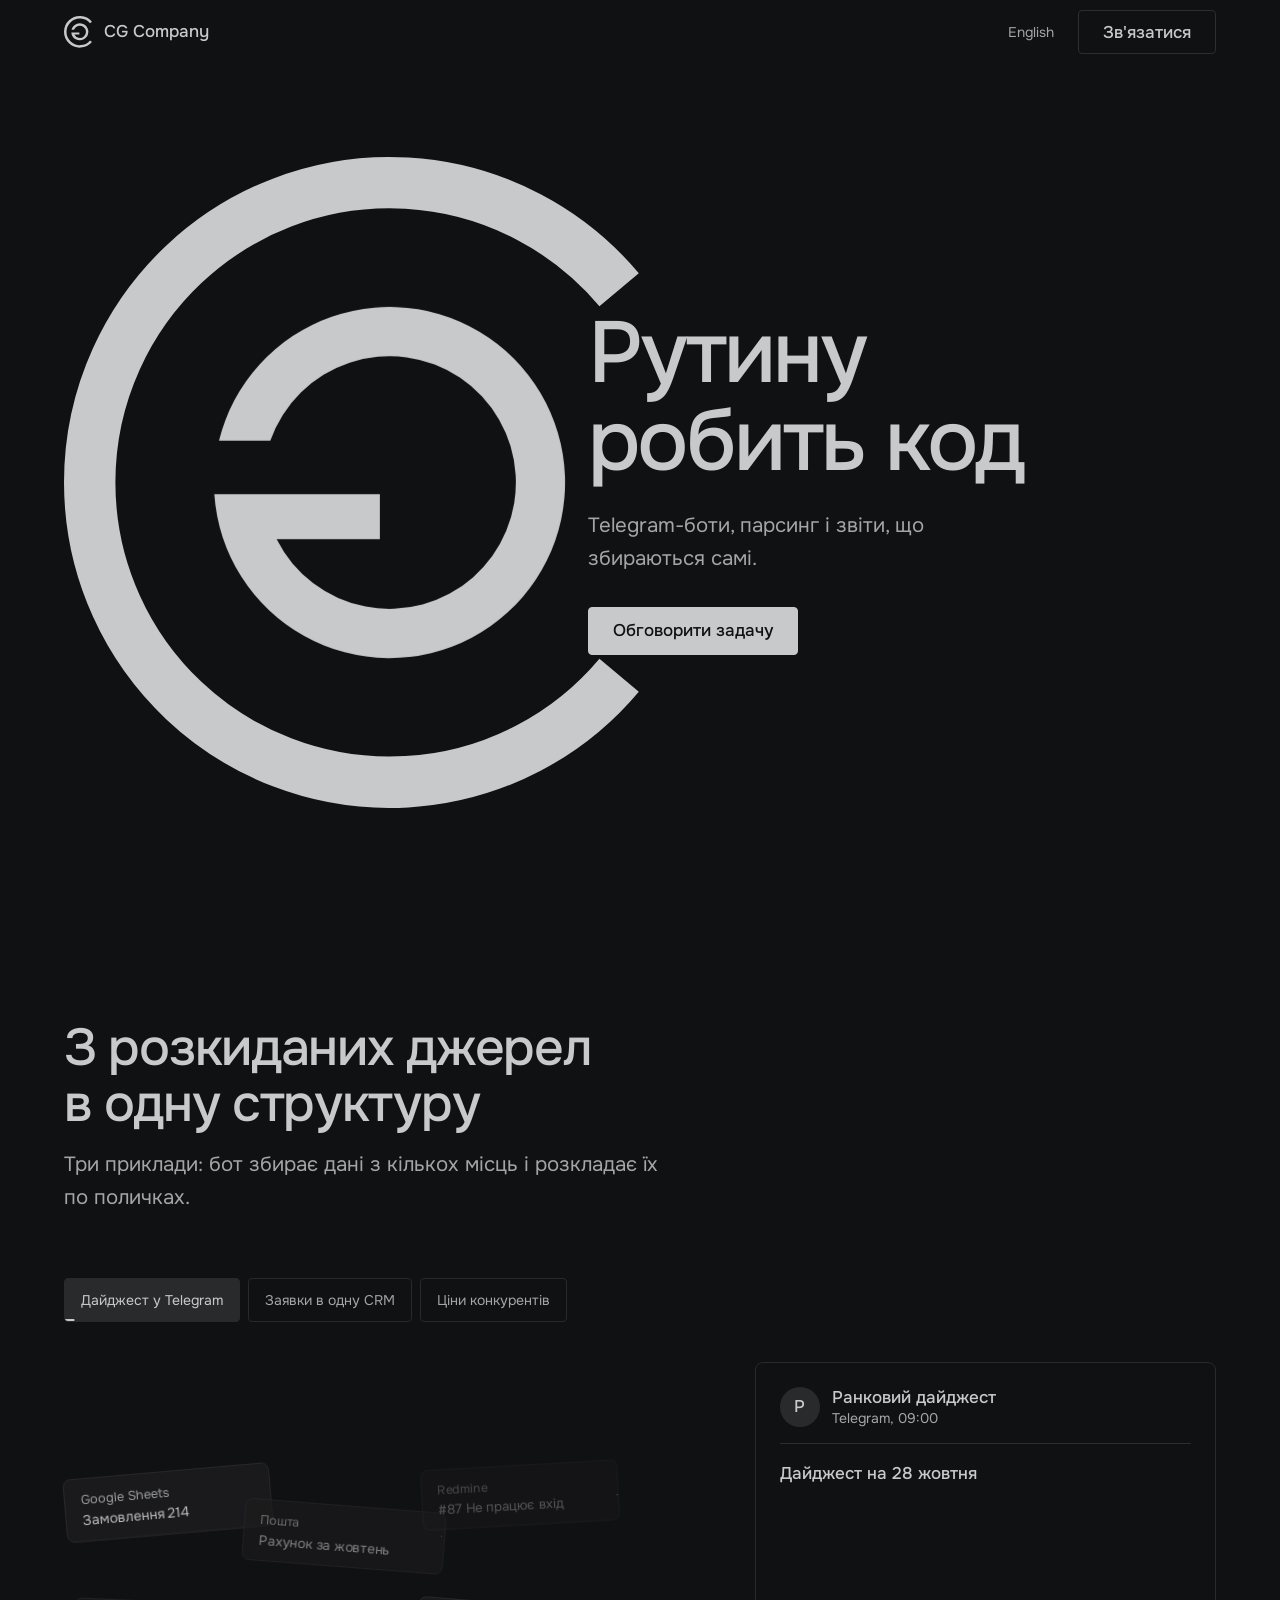
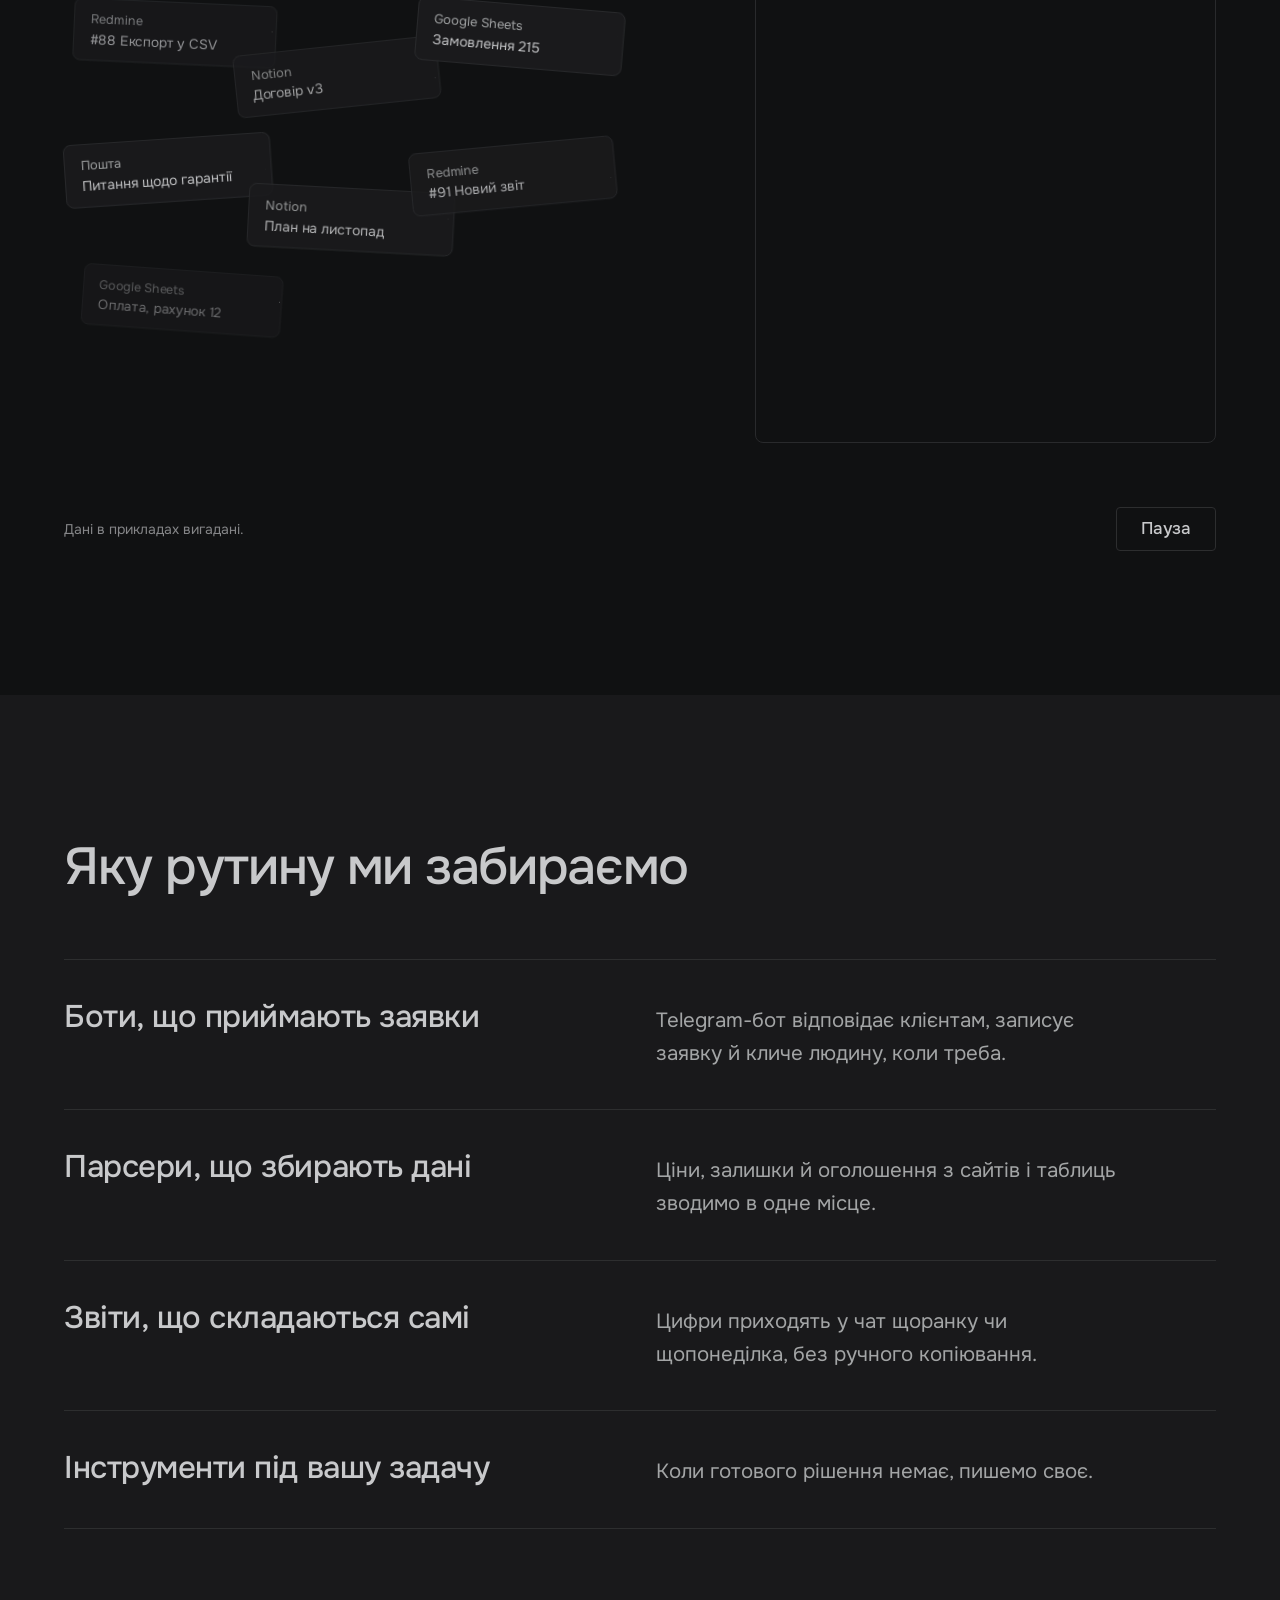
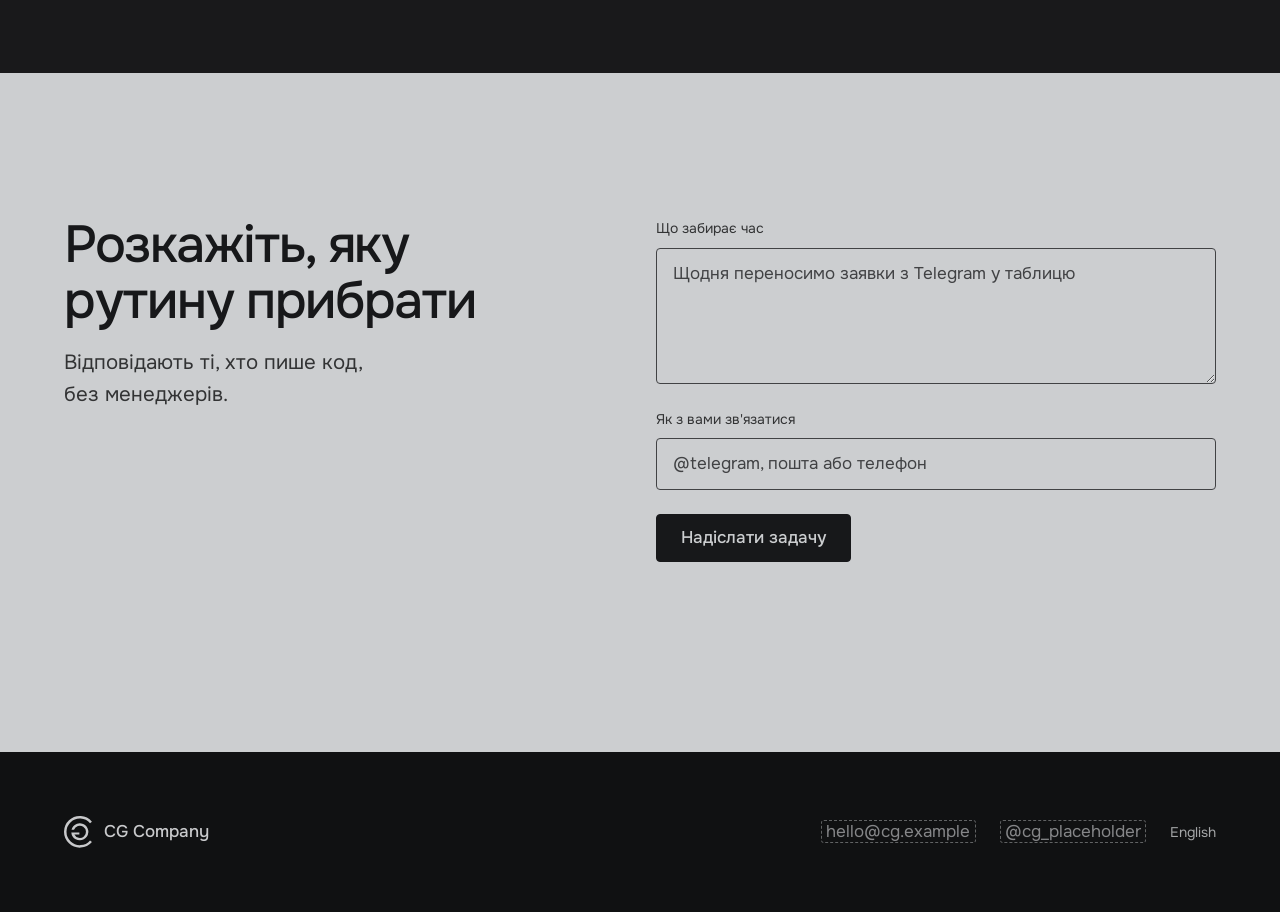
==== index.html @ 9a3aaa5b "Add CG Company landing page Static UA/EN landing: animated CG logo hero, a looping three-scene autom" ====
<!doctype html>
<html lang="uk">
<head>
<meta charset="utf-8">
<meta name="viewport" content="width=device-width, initial-scale=1">
<title>CG Company автоматизує рутину</title>
<meta name="description" content="CG Company робить Telegram-ботів, парсери й звіти, що збираються самі, щоб рутину робив код, а не люди.">
<link rel="icon" href="logo.svg" type="image/svg+xml">
<link rel="alternate" hreflang="uk" href="./">
<link rel="alternate" hreflang="en" href="en/">
<link rel="preconnect" href="https://fonts.googleapis.com">
<link rel="preconnect" href="https://fonts.gstatic.com" crossorigin>
<link rel="stylesheet" href="https://fonts.googleapis.com/css2?family=JetBrains+Mono:wght@400&family=Onest:wght@400;500&display=swap">
<link rel="stylesheet" href="styles.css">
<script>document.documentElement.classList.add('js');</script>
</head>
<body>
<a class="skip" href="#main">Перейти до змісту</a>

<header class="nav">
  <div class="container nav__row">
    <a class="nav__home" href="./" aria-label="CG Company, на головну">
      <svg class="mark mark--nav logo" viewBox="-152 -152 269 304" aria-hidden="true">
        <path class="mark__c" d="M107.25,-89.99 A140,140 0 1,0 107.25,89.99" fill="none" stroke="currentColor" stroke-width="24"/>
        <g class="mark__turn"><path d="M-79.65,-19.5 A82,82 0 1,1 -81.82,5.5 H-4.5 V26.5 H-52.71 A59,59 0 1,0 -55.68,-19.5 Z" fill="currentColor"/></g>
      </svg>
      <span>CG Company</span>
    </a>
    <div class="nav__end">
      <a class="nav__lang" href="en/" hreflang="en" lang="en">English</a>
      <a class="btn btn--quiet" href="#contact">Зв'язатися</a>
    </div>
  </div>
</header>

<main id="main">
  <section class="hero">
    <div class="container hero__grid">
      <svg class="mark mark--hero logo" viewBox="-152 -152 269 304" aria-hidden="true">
        <path class="mark__c" pathLength="1" d="M107.25,-89.99 A140,140 0 1,0 107.25,89.99" fill="none" stroke="currentColor" stroke-width="24"/>
        <g class="mark__turn"><g class="mark__g"><path d="M-79.65,-19.5 A82,82 0 1,1 -81.82,5.5 H-4.5 V26.5 H-52.71 A59,59 0 1,0 -55.68,-19.5 Z" fill="currentColor"/></g></g>
      </svg>
      <div class="hero__text">
        <h1>Рутину<br> робить код</h1>
        <p class="hero__lede">Telegram-боти, парсинг і звіти, що збираються самі.</p>
        <a class="btn" href="#contact">Обговорити задачу</a>
      </div>
    </div>
  </section>

  <section class="demo" aria-labelledby="demo-h" data-demo>
    <div class="container demo__grid">
      <div class="section-head">
        <h2 id="demo-h">З розкиданих джерел в одну структуру</h2>
        <p>Три приклади: бот збирає дані з кількох місць і розкладає їх по поличках.</p>
      </div>

      <div class="scenes">
        <div class="scenes__tabs" role="tablist" aria-label="Приклади автоматизацій">
          <button type="button" role="tab" id="tab-digest" aria-controls="scene-digest" aria-selected="true">Дайджест у Telegram<span class="tab__bar" aria-hidden="true"></span></button>
          <button type="button" role="tab" id="tab-leads" aria-controls="scene-leads" aria-selected="false" tabindex="-1">Заявки в одну CRM<span class="tab__bar" aria-hidden="true"></span></button>
          <button type="button" role="tab" id="tab-prices" aria-controls="scene-prices" aria-selected="false" tabindex="-1">Ціни конкурентів<span class="tab__bar" aria-hidden="true"></span></button>
        </div>
        <div class="flow flow--tree" id="scene-digest" role="tabpanel" aria-labelledby="tab-digest" data-kind="tree">
          <ul class="chaos" aria-hidden="true">
            <li class="chip" data-id="s1" data-r="-5" style="--fx: 0; --fy: 0.02; --mx: 0; --my: 0.0"><span class="chip__body"><span class="chip__src">Google Sheets</span> Замовлення 214</span></li>
            <li class="chip" data-id="m1" data-r="4" style="--fx: 0.5; --fy: 0.1; --mx: 1; --my: 0.111"><span class="chip__body"><span class="chip__src">Пошта</span> Рахунок за жовтень</span></li>
            <li class="chip" data-id="r1" data-r="-3" style="--fx: 1; --fy: 0; --mx: 0; --my: 0.222"><span class="chip__body"><span class="chip__src">Redmine</span> #87 Не працює вхід</span></li>
            <li class="chip" data-id="r2" data-r="3" style="--fx: 0.02; --fy: 0.33; --mx: 1; --my: 0.333"><span class="chip__body"><span class="chip__src">Redmine</span> #88 Експорт у CSV</span></li>
            <li class="chip" data-id="n1" data-r="-6" style="--fx: 0.48; --fy: 0.44; --mx: 0; --my: 0.444"><span class="chip__body"><span class="chip__src">Notion</span> Договір v3</span></li>
            <li class="chip" data-id="s2" data-r="5" style="--fx: 1; --fy: 0.34; --mx: 1; --my: 0.556"><span class="chip__body"><span class="chip__src">Google Sheets</span> Замовлення 215</span></li>
            <li class="chip" data-id="m2" data-r="-4" style="--fx: 0; --fy: 0.66; --mx: 0; --my: 0.667"><span class="chip__body"><span class="chip__src">Пошта</span> Питання щодо гарантії</span></li>
            <li class="chip" data-id="n2" data-r="3" style="--fx: 0.52; --fy: 0.78; --mx: 1; --my: 0.778"><span class="chip__body"><span class="chip__src">Notion</span> План на листопад</span></li>
            <li class="chip" data-id="r3" data-r="-5" style="--fx: 0.98; --fy: 0.68; --mx: 0; --my: 0.889"><span class="chip__body"><span class="chip__src">Redmine</span> #91 Новий звіт</span></li>
            <li class="chip" data-id="s3" data-r="4" style="--fx: 0.04; --fy: 0.98; --mx: 1; --my: 1.0"><span class="chip__body"><span class="chip__src">Google Sheets</span> Оплата, рахунок 12</span></li>
          </ul>
          <svg class="wires" aria-hidden="true"></svg>
          <article class="post" aria-label="Приклад дайджесту в Telegram-каналі">
            <header class="post__head">
              <span class="post__avatar" aria-hidden="true">Р</span>
              <span class="post__who"><b>Ранковий дайджест</b> <span class="post__meta">Telegram, 09:00</span></span>
            </header>
            <p class="post__title">Дайджест на 28 жовтня</p>
            <ul class="tree">
              <li class="tree__branch"><span class="tree__node"><svg class="tree__icon" viewBox="0 0 16 16" aria-hidden="true"><path d="M1.5 3.5h4.2l1.6 1.6h7.2v7.4h-13z" fill="none" stroke="currentColor" stroke-width="1.2" stroke-linejoin="round"/></svg>Продажі</span>
                <ul>
                  <li class="tree__leaf" data-id="s1">Замовлення 214</li>
                  <li class="tree__leaf" data-id="s2">Замовлення 215</li>
                  <li class="tree__leaf" data-id="s3">Оплата, рахунок 12</li>
                </ul>
              </li>
              <li class="tree__branch"><span class="tree__node"><svg class="tree__icon" viewBox="0 0 16 16" aria-hidden="true"><path d="M1.5 3.5h4.2l1.6 1.6h7.2v7.4h-13z" fill="none" stroke="currentColor" stroke-width="1.2" stroke-linejoin="round"/></svg>Листи</span>
                <ul>
                  <li class="tree__leaf" data-id="m1">Рахунок за жовтень</li>
                  <li class="tree__leaf" data-id="m2">Питання щодо гарантії</li>
                </ul>
              </li>
              <li class="tree__branch"><span class="tree__node"><svg class="tree__icon" viewBox="0 0 16 16" aria-hidden="true"><path d="M1.5 3.5h4.2l1.6 1.6h7.2v7.4h-13z" fill="none" stroke="currentColor" stroke-width="1.2" stroke-linejoin="round"/></svg>Задачі</span>
                <ul>
                  <li class="tree__leaf" data-id="r1">#87 Не працює вхід</li>
                  <li class="tree__leaf" data-id="r2">#88 Експорт у CSV</li>
                  <li class="tree__leaf" data-id="r3">#91 Новий звіт</li>
                </ul>
              </li>
              <li class="tree__branch"><span class="tree__node"><svg class="tree__icon" viewBox="0 0 16 16" aria-hidden="true"><path d="M1.5 3.5h4.2l1.6 1.6h7.2v7.4h-13z" fill="none" stroke="currentColor" stroke-width="1.2" stroke-linejoin="round"/></svg>Документи</span>
                <ul>
                  <li class="tree__leaf" data-id="n1">Договір v3</li>
                  <li class="tree__leaf" data-id="n2">План на листопад</li>
                </ul>
              </li>
            </ul>
            <p class="post__sent"><svg class="check" viewBox="0 0 16 16" aria-hidden="true"><path d="M3 8.5l3 3 7-7" fill="none" stroke="currentColor" stroke-width="1.6" stroke-linecap="round" stroke-linejoin="round"/></svg>Надіслано в канал: 10 оновлень з 4 джерел</p>
          </article>
        </div>
        <div class="flow flow--board" id="scene-leads" role="tabpanel" aria-labelledby="tab-leads" data-kind="board">
          <div class="stream" aria-hidden="true"><p class="zone-label">Вхідні з 4 каналів</p><p class="stream__count"><span class="num" data-inbox>0</span> необроблених</p></div>
          <div class="board">
            <p class="board__title">CRM, заявки за вівторок</p>
            <div class="board__col" data-col="new">
              <p class="board__head">Нові <span class="num" data-count>2</span></p>
              <ul>
                <li class="card" data-k="1" data-col="new"><span class="card__src">Instagram</span> <span class="card__txt">@kvitka: є розмір M?</span></li>
                <li class="card" data-k="4" data-col="new"><span class="card__src">Telegram</span> <span class="card__txt">Ігор: скільки доставка?</span></li>
              </ul>
            </div>
            <div class="board__col" data-col="work">
              <p class="board__head">В роботі <span class="num" data-count>2</span></p>
              <ul>
                <li class="card" data-k="2" data-col="work"><span class="card__src">Форма на сайті</span> <span class="card__txt">Анна: рахунок для ТОВ</span></li>
                <li class="card" data-k="3" data-col="work"><span class="card__src">Дзвінок</span> <span class="card__txt">Марко: ціна за 2 шт</span></li>
              </ul>
            </div>
            <div class="board__col" data-col="done">
              <p class="board__head">Готово <span class="num" data-count>2</span></p>
              <ul>
                <li class="card" data-k="0" data-col="done"><span class="card__src">Telegram</span> <span class="card__txt">Олена: запис на четвер</span><svg class="check" viewBox="0 0 16 16" aria-hidden="true"><path d="M3 8.5l3 3 7-7" fill="none" stroke="currentColor" stroke-width="1.6" stroke-linecap="round" stroke-linejoin="round"/></svg></li>
                <li class="card" data-k="5" data-col="done"><span class="card__src">Дзвінок</span> <span class="card__txt">Світлана: гарантія</span><svg class="check" viewBox="0 0 16 16" aria-hidden="true"><path d="M3 8.5l3 3 7-7" fill="none" stroke="currentColor" stroke-width="1.6" stroke-linecap="round" stroke-linejoin="round"/></svg></li>
              </ul>
            </div>
          </div>
        </div>
        <div class="flow flow--prices" id="scene-prices" role="tabpanel" aria-labelledby="tab-prices" data-kind="prices">
          <div class="scan">
            <p class="zone-label">Чотири сайти, чотири формати</p>
            <ul class="scan__rows">
              <li class="scan__row" data-id="a"><span class="scan__shop">shop-a.example</span><code class="scan__raw">&lt;span class="price"&gt;<b class="scan__val">4 299 ₴</b>&lt;/span&gt;</code></li>
              <li class="scan__row" data-id="b"><span class="scan__shop">shop-b.example</span><code class="scan__raw">"price": <b class="scan__val">4150</b></code></li>
              <li class="scan__row" data-id="c"><span class="scan__shop">shop-c.example</span><code class="scan__raw">&lt;div data-cost="<b class="scan__val">4480</b>"&gt;</code></li>
              <li class="scan__row" data-id="m"><span class="scan__shop">Маркетплейс</span><code class="scan__raw">Ціна: <b class="scan__val">4 390 грн</b></code></li>
            </ul>
            <span class="scan__beam" aria-hidden="true"></span>
          </div>
          <figure class="dots">
            <figcaption class="dots__title">Кавоварка X1, ціни сьогодні, грн</figcaption>
            <div class="dots__plot">
              <span class="dots__mine" style="--v: 0.417" aria-hidden="true"></span>
              <span class="dots__mine-label" style="--v: 0.417">Ваша ціна, 4 250</span>
              <div class="dots__row" data-id="a"><span class="dots__name">shop-a</span><span class="dots__track"><span class="dots__dot" style="--v: 0.498"></span><span class="dots__val" style="--v: 0.498">4 299</span></span></div>
              <div class="dots__row" data-id="b"><span class="dots__name">shop-b</span><span class="dots__track"><span class="dots__dot is-low" style="--v: 0.25"></span><span class="dots__val" style="--v: 0.25">4 150 <em class="dots__low">найнижча</em></span></span></div>
              <div class="dots__row" data-id="c"><span class="dots__name">shop-c</span><span class="dots__track"><span class="dots__dot" style="--v: 0.8"></span><span class="dots__val" style="--v: 0.8">4 480</span></span></div>
              <div class="dots__row" data-id="m"><span class="dots__name">маркетплейс</span><span class="dots__track"><span class="dots__dot" style="--v: 0.65"></span><span class="dots__val" style="--v: 0.65">4 390</span></span></div>
              <div class="dots__axis" aria-hidden="true"><span style="--v: 0">4 000</span><span style="--v: 0.333">4 200</span><span style="--v: 0.667">4 400</span><span style="--v: 1">4 600</span></div>
            </div>
            <p class="dots__verdict">shop-b дешевший за вас на 100 грн. Сповіщення вже в Telegram.</p>
          </figure>
        </div>
      </div>

      <div class="demo__foot">
        <p class="demo__note">Дані в прикладах вигадані.</p>
        <button class="btn btn--quiet demo__toggle" type="button" data-loop-toggle data-pause="Пауза" data-play="Продовжити" aria-pressed="false">Пауза</button>
      </div>
    </div>
  </section>

  <section class="work" aria-labelledby="work-h">
    <div class="container work__inner">
      <div class="section-head">
        <h2 id="work-h">Яку рутину ми забираємо</h2>
      </div>
      <dl class="work__list">
        <div class="work__row"><dt>Боти, що приймають заявки</dt><dd>Telegram-бот відповідає клієнтам, записує заявку й кличе людину, коли треба.</dd></div>
        <div class="work__row"><dt>Парсери, що збирають дані</dt><dd>Ціни, залишки й оголошення з сайтів і таблиць зводимо в одне місце.</dd></div>
        <div class="work__row"><dt>Звіти, що складаються самі</dt><dd>Цифри приходять у чат щоранку чи щопонеділка, без ручного копіювання.</dd></div>
        <div class="work__row"><dt>Інструменти під вашу задачу</dt><dd>Коли готового рішення немає, пишемо своє.</dd></div>
      </dl>
    </div>
  </section>

  <section class="contact band-light" id="contact" aria-labelledby="contact-h">
    <div class="container contact__grid">
      <div class="section-head">
        <h2 id="contact-h">Розкажіть, яку рутину прибрати</h2>
        <p>Відповідають ті, хто пише код, без менеджерів.</p>
      </div>
      <form class="brief" data-endpoint="" novalidate>
        <div class="field">
          <label for="task">Що забирає час</label>
          <textarea id="task" name="task" rows="4" required placeholder="Щодня переносимо заявки з Telegram у таблицю"></textarea>
        </div>
        <div class="field">
          <label for="reach">Як з вами зв'язатися</label>
          <input id="reach" name="reach" type="text" autocomplete="on" required placeholder="@telegram, пошта або телефон">
        </div>
        <div class="brief__row">
          <button class="btn" type="submit">Надіслати задачу</button>
        </div>
        <p class="brief__help" id="brief-help" aria-live="polite"></p>
      </form>
    </div>
  </section>
</main>

<footer class="foot">
  <div class="container foot__row">
    <span class="foot__name">
      <svg class="mark mark--nav logo" viewBox="-152 -152 269 304" aria-hidden="true">
        <path d="M107.25,-89.99 A140,140 0 1,0 107.25,89.99" fill="none" stroke="currentColor" stroke-width="24"/>
        <path d="M-79.65,-19.5 A82,82 0 1,1 -81.82,5.5 H-4.5 V26.5 H-52.71 A59,59 0 1,0 -55.68,-19.5 Z" fill="currentColor"/>
      </svg>
      CG Company
    </span>
    <ul class="foot__contacts">
      <li><span class="fill" data-fill="email">hello@cg.example</span></li>
      <li><span class="fill" data-fill="telegram">@cg_placeholder</span></li>
      <li><a class="nav__lang" href="en/" hreflang="en" lang="en">English</a></li>
    </ul>
  </div>
</footer>

<script src="https://cdnjs.cloudflare.com/ajax/libs/gsap/3.12.5/gsap.min.js" defer></script>
<script defer src="app.js" data-msg-task="Опишіть задачу хоча б одним реченням." data-msg-reach="Залиште контакт, щоб ми могли відповісти." data-msg-offline="Нічого не надіслано: форма ще не підключена." data-msg-fail="Не вдалося надіслати. Спробуйте за хвилину." data-msg-ok="Отримали. Відповімо на контакт, який ви залишили."></script>
</body>
</html>
---- styles.css ----
/* Hallmark · shape: the open C, page-long · genre: modern-minimal · theme: custom · job: hire · idea: "the C is the housing and the G the part that turns: the page shows routine going in and order coming out" · vibe: "quiet graphite, exact, a mechanism that turns"
 * paper: oklch(17.5% 0.003 260) · accent: none, the primary is inverted ink · display: Onest · body: Onest · outlier: JetBrains Mono, demo figures only · hero: the logo at full height on the left, the headline set in the open mouth of the C · nav: mark and name left, the language and one quiet action right, no links · footer: one line, mark and name, the two contacts, the language · imagery: none, the demo is built on the page · signature: the C draws itself, the G spins in and locks, then turns with the scroll in the nav until the page ends
 * axes: dark/geometric-sans/neutral · posture: restrained, ink softened to 83.5% L at the user's request (pure white on black blurs for them) · contrast: pass · fold: pass · v2.0.0 */
/* Hallmark · pre-emit critique: P4 H5 E4 S4 R5 V5 · weakest: S, a demo of requests could sit on any agency page; tied every sample row to the three things CG sells (a bot, a scraper, a report) and dropped the huge footer wordmark so the mark lives only where it turns */
/* Hallmark · hero-review: fix · 5 findings · 3 resolved 1 partial (the mouth stays desktop-only) 1 answered (headline chosen by the user) */
/* Hallmark · finish-review: subagent · 6 findings + 2 copy · 7 resolved 1 partial (the light contact band kept: the user approved it in the brief; fields now on the band paper) · gap: none */
/* Hallmark · waive 23 · the page has no hue at all; the measured accent is the ink of the CG logo, the hero picture itself · in a monochrome brand the mark is the only image, and painting it grey would hide the logo */
@import url("./tokens.css");
@import url("./base.css");

body { line-height: 1.6; }

/* skip link */
.skip { position: absolute; left: var(--space-md); top: calc(-1 * var(--space-3xl)); z-index: var(--z-toast); padding: var(--space-xs) var(--space-md); background: var(--color-ink); color: var(--color-paper); }
.skip:focus-visible { top: var(--space-md); }

/* buttons */
.btn { display: inline-flex; align-items: center; justify-content: center; gap: var(--space-xs); min-height: 48px; padding: 0 var(--space-lg); border: 1px solid var(--color-ink); border-radius: var(--radius-input); background: var(--color-ink); color: var(--color-paper); font: 500 var(--text-md)/1 var(--font-body); white-space: nowrap; text-decoration: none; cursor: pointer; transition: background-color var(--dur-short) var(--ease-out), border-color var(--dur-short) var(--ease-out), transform var(--dur-micro) var(--ease-out); }
.btn:hover { background: var(--color-ink-2); border-color: var(--color-ink-2); }
.btn:active { transform: translateY(1px); }
.btn:focus-visible { outline: 2px solid var(--color-focus); outline-offset: 2px; }
.btn:disabled, .btn[aria-disabled="true"] { opacity: 0.55; cursor: not-allowed; transform: none; }
.btn[aria-busy="true"] { cursor: progress; }
.btn--quiet { min-height: 44px; background: transparent; color: var(--color-ink); border-color: var(--color-rule); }
.btn--quiet:hover { background: var(--color-paper-2); border-color: var(--color-paper-3); }

/* the mark: the C is drawn once, the G spins in and locks, then turns with the page */
.mark { color: var(--color-ink); overflow: visible; }
.mark__g, .mark__turn { transform-box: view-box; transform-origin: 0 0; }
.mark--hero .mark__c { stroke-dasharray: 1; animation: c-draw 700ms var(--ease-out) both; }
.mark--hero .mark__g { animation: g-in 640ms 220ms both; }
@keyframes c-draw { from { stroke-dashoffset: 1; } to { stroke-dashoffset: 0; } }
@keyframes g-in {
  0% { opacity: 0; transform: rotate(-200deg); animation-timing-function: var(--ease-out); }
  88% { opacity: 1; transform: rotate(-9deg); animation-timing-function: var(--ease-in); }
  100% { opacity: 1; transform: rotate(0deg); }
}
@keyframes g-turn { from { transform: rotate(0deg); } to { transform: rotate(360deg); } }
@supports (animation-timeline: scroll()) {
  @media (prefers-reduced-motion: no-preference) {
    .mark__turn { animation-name: g-turn; animation-timing-function: linear; animation-fill-mode: both; animation-timeline: scroll(root); }
  }
}
@media (prefers-reduced-motion: reduce) {
  .mark--hero .mark__c, .mark--hero .mark__g, .mark__turn { animation: none; }
}

/* nav */
.nav { position: sticky; top: 0; z-index: var(--z-sticky-nav); background: var(--color-paper); }
.nav__row { display: flex; align-items: center; justify-content: space-between; gap: var(--space-md); min-height: var(--nav-h); }
.nav__home { display: inline-flex; align-items: center; gap: var(--space-sm); text-decoration: none; font-weight: 500; white-space: nowrap; border-radius: var(--radius-input); }
.nav__home:focus-visible { outline: 2px solid var(--color-focus); outline-offset: 4px; }
.mark--nav { width: 28px; height: auto; flex-shrink: 0; }
.nav__end { display: flex; align-items: center; gap: var(--space-lg); }
.nav__lang { font-size: var(--text-sm); color: var(--color-ink-2); text-decoration: none; white-space: nowrap; border-radius: var(--radius-input); transition: color var(--dur-short) var(--ease-out); }
.nav__lang:hover { color: var(--color-ink); text-decoration: underline; }
.nav__lang:focus-visible { outline: 2px solid var(--color-focus); outline-offset: 4px; }

/* hero: the headline comes out of the C's open mouth */
/* --mark-w: the C fills the screen's height; the text then steps back 9% of it, past the C's terminals and into its open mouth (G ends at x 82, the terminals at x 107 of the 269-unit viewBox) */
.hero { --mark-w: min(calc((100svh - var(--nav-h) - 2 * var(--space-md)) * 0.885), calc(50vw - var(--gutter)), 760px); }
.hero__grid { display: grid; grid-template-columns: var(--mark-w) minmax(0, 1fr); align-items: center; min-height: calc(100svh - var(--nav-h)); padding-block: var(--space-md); }
.mark--hero { grid-column: 1; grid-row: 1; width: var(--mark-w); height: auto; }
.hero__text { grid-column: 2; grid-row: 1; position: relative; z-index: var(--z-raised); display: grid; justify-items: start; gap: var(--space-lg); margin-left: calc(var(--mark-w) * -0.09); }
.hero h1 { font-size: var(--text-display); font-weight: 500; line-height: 1.02; letter-spacing: -0.035em; max-width: 12ch; }
.hero__lede { font-size: var(--text-lead); color: var(--color-ink-2); max-width: 34ch; }
.hero .btn { margin-top: var(--space-xs); }

/* section heads */
.section-head { display: grid; gap: var(--space-md); }
.section-head h2 { font-size: var(--text-section); font-weight: 500; line-height: 1.08; letter-spacing: -0.025em; max-width: 20ch; }
.section-head p { font-size: var(--text-lead); color: var(--color-ink-2); max-width: 48ch; }

/* demo: three scenes, each its own picture of "scattered in, ordered out" */
.demo { padding-block: var(--section-gap-s) var(--section-gap); }
.demo__grid { display: grid; grid-template-columns: repeat(12, minmax(0, 1fr)); column-gap: var(--gap-columns); row-gap: var(--space-2xl); }
.demo .section-head { grid-column: 1 / span 8; }
.flow { position: relative; display: grid; grid-template-columns: repeat(12, minmax(0, 1fr)); column-gap: var(--gap-columns); align-items: center; min-height: 36rem; }
.zone-label { font-size: var(--text-sm); color: var(--color-ink-2); }
.check { width: 16px; height: 16px; flex-shrink: 0; }

/* scene 1, tree: tilted cards ride wires into a digest post set as a folder tree */
.flow--tree { --chip-w: 13rem; --chip-h: 4rem; }
.chaos { grid-column: 1 / span 6; grid-row: 1; position: relative; height: 30rem; margin: 0; padding: 0; list-style: none; }
html:not(.js) .chaos, .flow.is-static .chaos { display: none; }
.chip { position: absolute; left: calc((100% - var(--chip-w)) * var(--fx)); top: calc((100% - var(--chip-h)) * var(--fy)); width: var(--chip-w); z-index: var(--z-raised); }
.chip__body { display: grid; gap: var(--space-3xs); padding: var(--space-sm) var(--space-md); border: 1px solid var(--color-paper-3); border-radius: var(--radius-panel); background: var(--color-paper-2); color: var(--color-ink); font-size: var(--text-sm); line-height: 1.35; white-space: nowrap; overflow: hidden; text-overflow: ellipsis; }
.chip__src, .card__src { font-size: var(--text-xs); color: var(--color-ink-2); }
.wires { position: absolute; inset: 0; width: 100%; height: 100%; overflow: visible; pointer-events: none; }
.wires path { fill: none; stroke: var(--color-ink-2); stroke-width: 1; stroke-linecap: round; }
.post { grid-column: 8 / -1; grid-row: 1; position: relative; display: grid; gap: var(--space-md); padding: var(--space-lg); border: 1px solid var(--color-paper-3); border-radius: var(--radius-panel); background: var(--color-paper); transition: border-color var(--dur-long) var(--ease-out); }
.post.is-sent { border-color: var(--color-ink-2); }
.post__head { display: flex; align-items: center; gap: var(--space-sm); padding-bottom: var(--space-md); border-bottom: 1px solid var(--color-rule); }
.post__avatar { display: grid; place-items: center; width: 40px; height: 40px; flex-shrink: 0; border-radius: 50%; background: var(--color-paper-3); color: var(--color-ink); font-weight: 500; }
.post__who { display: grid; line-height: 1.3; }
.post__who b { font-weight: 500; }
.post__meta { font-size: var(--text-sm); color: var(--color-ink-2); }
.post__title { font-weight: 500; }
.post__sent { display: flex; align-items: center; gap: var(--space-xs); padding-top: var(--space-md); border-top: 1px solid var(--color-rule); font-size: var(--text-sm); color: var(--color-ink); }
.tree, .tree ul { list-style: none; margin: 0; padding: 0; }
.tree { display: grid; gap: var(--space-sm); }
.tree__node { display: inline-flex; align-items: center; gap: var(--space-xs); font-weight: 500; color: var(--color-ink); }
.tree__icon { width: 16px; height: 16px; flex-shrink: 0; color: var(--color-ink-2); }
.tree__branch > ul { display: grid; gap: var(--space-2xs); margin: var(--space-2xs) 0 0 var(--space-xs); padding-left: var(--space-lg); border-left: 1px solid var(--color-rule); }
.tree__leaf { position: relative; padding: var(--space-3xs) var(--space-xs); margin-left: calc(-1 * var(--space-xs)); border-radius: var(--radius-card); font-size: var(--text-sm); color: var(--color-ink-2); transition: background-color var(--dur-long) var(--ease-out); }
.tree__leaf.is-fresh { background: var(--color-paper-3); color: var(--color-ink); }
.tree__leaf::before { content: ""; position: absolute; left: calc(-1 * var(--space-md)); top: 50%; width: var(--space-sm); border-top: 1px solid var(--color-rule); }

/* scene 2, board: requests drop into an inbox queue, then fly onto a CRM board and move across it */
.stream { grid-column: 1 / span 4; grid-row: 1; align-self: stretch; display: grid; align-content: start; padding: var(--space-lg); border: 1px dashed var(--color-paper-3); border-radius: var(--radius-panel); }
html:not(.js) .stream, .flow.is-static .stream { display: none; }
.stream { grid-template-rows: auto 1fr auto; }
.stream__count { align-self: end; display: flex; align-items: baseline; gap: var(--space-xs); font-size: var(--text-sm); color: var(--color-ink-2); }
.stream__count .num { font-family: var(--font-outlier); font-size: var(--text-section); line-height: 1; color: var(--color-ink); font-variant-numeric: tabular-nums; }
.board { grid-column: 5 / -1; grid-row: 1; display: grid; grid-template-columns: repeat(3, minmax(0, 1fr)); gap: var(--space-md); align-self: start; }
html:not(.js) .board, .flow.is-static .board { grid-column: 1 / -1; }
.board__title { grid-column: 1 / -1; font-weight: 500; }
.board__col { position: relative; isolation: isolate; display: grid; align-content: start; gap: var(--space-sm); padding: var(--space-md); border-radius: var(--radius-panel); background: var(--color-paper-2); color: var(--color-ink); transition: background-color var(--dur-long) var(--ease-out); }
.board__col.has-bg { background: transparent; }
/* the growing backdrop of the "new" column; its height is set by the script, its reveal by clip-path */
.board__bg { position: absolute; left: 0; right: 0; top: 0; z-index: -1; border-radius: var(--radius-panel); background: var(--color-paper-2); }
.card.card--ghost { position: absolute; left: 0; top: 0; }
.board__col.is-lit { background: var(--color-paper-3); color: var(--color-ink); }
.board__head { display: flex; justify-content: space-between; font-size: var(--text-sm); color: var(--color-ink-2); }
.board__head .num { font-family: var(--font-outlier); color: var(--color-ink); }
.board ul { list-style: none; margin: 0; padding: 0; display: grid; gap: var(--space-xs); min-height: calc(2 * 4.25rem + var(--space-xs)); align-content: start; }
.card { position: relative; z-index: var(--z-raised); display: grid; align-content: center; gap: var(--space-3xs); height: 4.25rem; padding: var(--space-sm) var(--space-md); border: 1px solid var(--color-paper-2); border-radius: var(--radius-card); background: var(--color-paper-3); color: var(--color-ink); font-size: var(--text-sm); line-height: 1.35; }
.card__txt { white-space: nowrap; overflow: hidden; text-overflow: ellipsis; padding-right: var(--space-lg); }
.card .check { position: absolute; right: var(--space-sm); top: var(--space-sm); color: var(--color-ink); }

/* scene 3, prices: a beam scans four pages in four formats, each price lands on one scale */
.flow--prices { --name-w: 7rem; }
.scan { grid-column: 1 / span 5; grid-row: 1; position: relative; display: grid; gap: var(--space-md); padding: var(--space-lg); border-radius: var(--radius-panel); background: var(--color-paper-2); overflow: hidden; }
.scan__rows { list-style: none; margin: 0; padding: 0; display: grid; gap: var(--space-xs); }
.scan__row { display: grid; gap: var(--space-3xs); padding: var(--space-sm) var(--space-md); border-radius: var(--radius-card); transition: background-color var(--dur-long) var(--ease-out); }
.scan__row.is-hit { background: var(--color-paper-3); }
.scan__shop { font-size: var(--text-sm); color: var(--color-ink-2); }
.scan__raw { font-family: var(--font-outlier); font-size: var(--text-sm); color: var(--color-ink-2); white-space: nowrap; overflow: hidden; text-overflow: ellipsis; }
.scan__val { font-weight: 400; color: var(--color-ink); border-radius: 2px; transition: background-color var(--dur-short) var(--ease-out), color var(--dur-short) var(--ease-out); }
.is-hit .scan__val { background: var(--color-ink); color: var(--color-paper); }
.scan__beam { position: absolute; left: 0; right: 0; top: 0; height: 2px; background: var(--color-ink); opacity: 0; pointer-events: none; }
.dots { grid-column: 7 / -1; grid-row: 1; margin: 0; display: grid; gap: var(--space-lg); }
.dots__title { font-weight: 500; }
.dots__plot { position: relative; display: grid; gap: var(--space-sm); padding-top: var(--space-xl); }
.dots__row { display: grid; grid-template-columns: var(--name-w) minmax(0, 1fr); align-items: center; column-gap: var(--space-md); }
.dots__name { font-size: var(--text-sm); color: var(--color-ink-2); }
.dots__track { position: relative; height: 2.5rem; }
.dots__track::before { content: ""; position: absolute; left: 0; right: 0; top: 50%; border-top: 1px solid var(--color-rule); }
.dots__dot { position: absolute; top: 50%; left: calc(var(--v) * 100%); width: 16px; height: 16px; margin: calc(-1 * var(--space-xs)) 0 0 calc(-1 * var(--space-xs)); border: 2px solid var(--color-ink); border-radius: 50%; background: var(--color-paper); }
.dots__dot.is-low { background: var(--color-ink); }
.dots__val { position: absolute; top: 50%; left: calc(var(--v) * 100% + var(--space-md)); margin-top: -0.7em; font-size: var(--text-sm); line-height: 1.4; color: var(--color-ink); font-variant-numeric: tabular-nums; white-space: nowrap; }
.dots__low { font-style: normal; color: var(--color-ink-2); }
.dots__mine, .dots__mine-label { position: absolute; left: calc(var(--name-w) + var(--space-md) + (100% - var(--name-w) - var(--space-md)) * var(--v)); }
.dots__mine { top: var(--space-lg); bottom: 1.5rem; border-left: 1px dashed var(--color-ink-2); transform-origin: top; }
.dots__mine-label { top: 0; font-size: var(--text-xs); color: var(--color-ink-2); white-space: nowrap; margin-left: calc(-1 * var(--space-xs)); }
.dots__axis { position: relative; height: 1.5rem; margin-left: calc(var(--name-w) + var(--space-md)); border-top: 1px solid var(--color-rule); }
.dots__axis span { position: absolute; top: var(--space-2xs); left: calc(var(--v) * 100%); margin-left: -1.25rem; width: 2.5rem; text-align: center; font-size: var(--text-xs); color: var(--color-muted); font-variant-numeric: tabular-nums; }
.dots__verdict { font-size: var(--text-lead); color: var(--color-ink); }
.fly { position: absolute; left: 0; top: 0; z-index: var(--z-dropdown); padding: 0 var(--space-2xs); border-radius: 2px; background: var(--color-ink); color: var(--color-paper); font-family: var(--font-outlier); font-size: var(--text-sm); white-space: nowrap; pointer-events: none; }

.demo__foot { grid-column: 1 / -1; display: flex; flex-wrap: wrap; align-items: center; justify-content: space-between; gap: var(--space-md); }
.demo__note { font-size: var(--text-sm); color: var(--color-muted); }
html:not(.js) .demo__toggle, .demo.is-static .demo__toggle { display: none; }

/* scene tabs; the thin bar under the active one counts down to the next scene */
.scenes { grid-column: 1 / -1; display: grid; gap: var(--space-xl); }
.scenes__tabs { display: flex; flex-wrap: wrap; gap: var(--space-xs); }
html:not(.js) .scenes__tabs { display: none; }
.scenes__tabs [role="tab"] { position: relative; overflow: hidden; min-height: 44px; padding: 0 var(--space-md); border: 1px solid var(--color-paper-3); border-radius: var(--radius-input); background: transparent; color: var(--color-ink-2); font: 400 var(--text-sm)/1 var(--font-body); white-space: nowrap; cursor: pointer; transition: background-color var(--dur-short) var(--ease-out), color var(--dur-short) var(--ease-out), transform var(--dur-micro) var(--ease-out); }
.scenes__tabs [role="tab"]:hover { background: var(--color-paper-2); color: var(--color-ink); }
.scenes__tabs [role="tab"]:active { transform: translateY(1px); }
.scenes__tabs [role="tab"]:focus-visible { outline: 2px solid var(--color-focus); outline-offset: 2px; }
.scenes__tabs [role="tab"][aria-selected="true"] { background: var(--color-paper-3); color: var(--color-ink); }
.scenes__tabs [role="tab"]:disabled { opacity: 0.55; cursor: not-allowed; }
.tab__bar { position: absolute; left: 0; right: 0; bottom: 0; height: 2px; background: var(--color-ink); transform: scaleX(0); transform-origin: left; }

/* what CG takes off your hands: a ledger on a raised graphite well */
.work { padding-block: var(--section-gap); background: var(--color-paper-2); }
.work__inner { display: grid; gap: var(--space-2xl); }
.work__list { margin: 0; display: grid; border-bottom: 1px solid var(--color-rule); }
.work__row { display: grid; grid-template-columns: repeat(12, minmax(0, 1fr)); column-gap: var(--gap-columns); row-gap: var(--space-xs); padding-block: var(--space-xl); border-top: 1px solid var(--color-rule); }
.work__row dt { grid-column: 1 / span 5; font-size: var(--text-2xl); font-weight: 500; line-height: 1.15; letter-spacing: -0.015em; color: var(--color-ink); }
.work__row dd { grid-column: 7 / span 5; margin: 0; padding-top: var(--space-2xs); font-size: var(--text-lead); color: var(--color-ink-2); max-width: 46ch; }

/* the one light band: the brief */
.band-light {
  --color-paper: var(--light-paper); --color-paper-2: var(--light-paper-2); --color-paper-3: var(--light-paper-3);
  --color-ink: var(--light-ink); --color-ink-2: var(--light-ink-2); --color-muted: var(--light-muted); --color-rule: var(--light-rule);
  --color-accent: var(--light-ink); --color-accent-ink: var(--light-paper); --color-focus: var(--light-ink);
  background: var(--color-paper); color: var(--color-ink);
}
.contact { padding-block: var(--section-gap); }
.contact__grid { display: grid; grid-template-columns: repeat(12, minmax(0, 1fr)); column-gap: var(--gap-columns); row-gap: var(--space-2xl); align-items: start; }
.contact .section-head { grid-column: 1 / span 5; }
.brief { grid-column: 7 / -1; display: grid; gap: var(--space-lg); }
.field { display: grid; gap: var(--space-xs); }
.field label { font-size: var(--text-sm); color: var(--color-ink-2); }
.field input, .field textarea { width: 100%; min-height: 48px; padding: var(--space-sm) var(--space-md); border: 1px solid var(--color-muted); border-radius: var(--radius-input); background: var(--color-paper); color: var(--color-ink); font-size: var(--text-md); line-height: 1.5; outline: 2px solid transparent; outline-offset: -3px; transition: border-color var(--dur-short) var(--ease-out); }
.field textarea { min-height: 8.5rem; resize: vertical; }
.field input::placeholder, .field textarea::placeholder { color: var(--color-muted); }
.field input:hover, .field textarea:hover { border-color: var(--color-ink-2); }
.field input:focus-visible, .field textarea:focus-visible { outline-color: var(--color-focus); }
.field input:disabled, .field textarea:disabled { opacity: 0.55; cursor: not-allowed; }
.field [aria-invalid] { border-color: var(--color-error); }
.brief__row { display: flex; flex-wrap: wrap; align-items: center; gap: var(--space-md); }
.brief__help { min-height: 1lh; font-size: var(--text-sm); color: var(--color-ink-2); }

/* footer */
.foot { padding-block: var(--space-2xl); }
.foot__row { display: flex; flex-wrap: wrap; align-items: center; justify-content: space-between; gap: var(--space-lg); }
.foot__name { display: inline-flex; align-items: center; gap: var(--space-sm); font-weight: 500; }
.foot__contacts { display: flex; flex-wrap: wrap; gap: var(--space-lg); margin: 0; padding: 0; list-style: none; color: var(--color-ink-2); }
.fill { padding: 0 0.25em; border: 1px dashed color-mix(in oklch, var(--color-muted) 70%, transparent); border-radius: 3px; color: var(--color-muted); -webkit-box-decoration-break: clone; box-decoration-break: clone; }

@media (max-width: 60rem) {
  .hero { --mark-w: min(62vw, 20rem); }
  .hero__grid { grid-template-columns: minmax(0, 1fr); row-gap: var(--space-xl); align-content: center; padding-block: var(--space-xl); }
  .mark--hero { grid-column: 1; grid-row: 1; }
  .hero__text { grid-column: 1; grid-row: 2; margin-left: 0; }
  .demo .section-head, .contact .section-head, .brief { grid-column: 1 / -1; }
  /* narrow screens: the incoming layer lies over the result and sorts into it in place */
  .flow { min-height: 0; row-gap: var(--space-xl); align-items: start; }
  .flow--tree { --chip-w: 12rem; }
  .chaos, .post, .stream, .board, .scan, .dots { grid-column: 1 / -1; }
  .chaos, .post { grid-row: 1; }
  .chaos { z-index: 2; height: auto; align-self: stretch; }
  .post { z-index: 1; }
  .stream { grid-row: 1; z-index: 2; border: 0; padding: 0; align-self: start; }
  .stream .zone-label, .stream__count { display: none; }
  .board { grid-row: 1; grid-template-columns: minmax(0, 1fr); }
  .board ul { min-height: 0; }
  /* room under the board for the columns that slide down while "new" holds six */
  .flow--board { padding-bottom: calc(4 * (4.25rem + var(--space-xs))); }
  .scan { grid-row: 1; }
  .dots { grid-row: 2; }
  .work__row dt, .work__row dd { grid-column: 1 / -1; }
}
@media (max-width: 40rem) {
  .nav__end { gap: var(--space-md); }
  .nav__end .nav__lang { display: none; }
  .flow--tree { --chip-w: 10.5rem; }
  .flow--prices { --name-w: 5.5rem; }
  .chip { left: calc((100% - var(--chip-w)) * var(--mx)); top: calc((100% - var(--chip-h)) * var(--my)); }
}
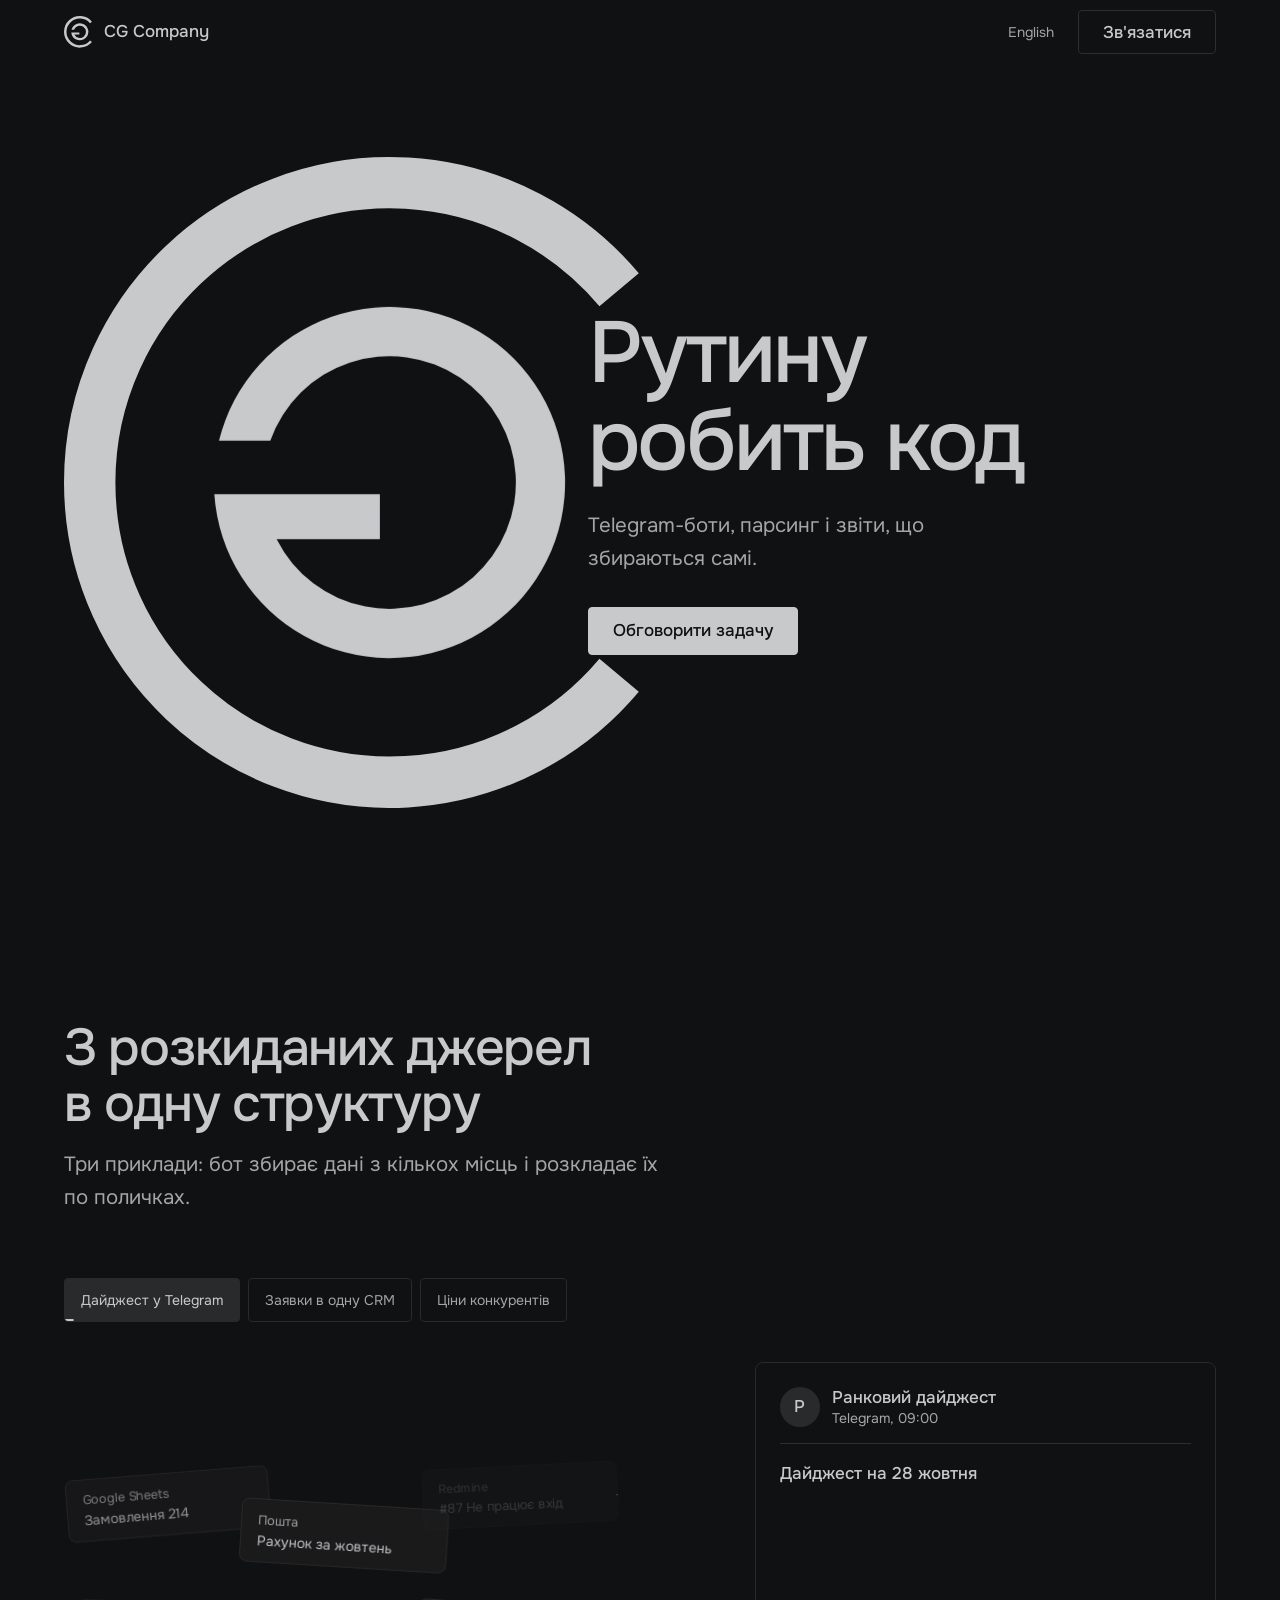
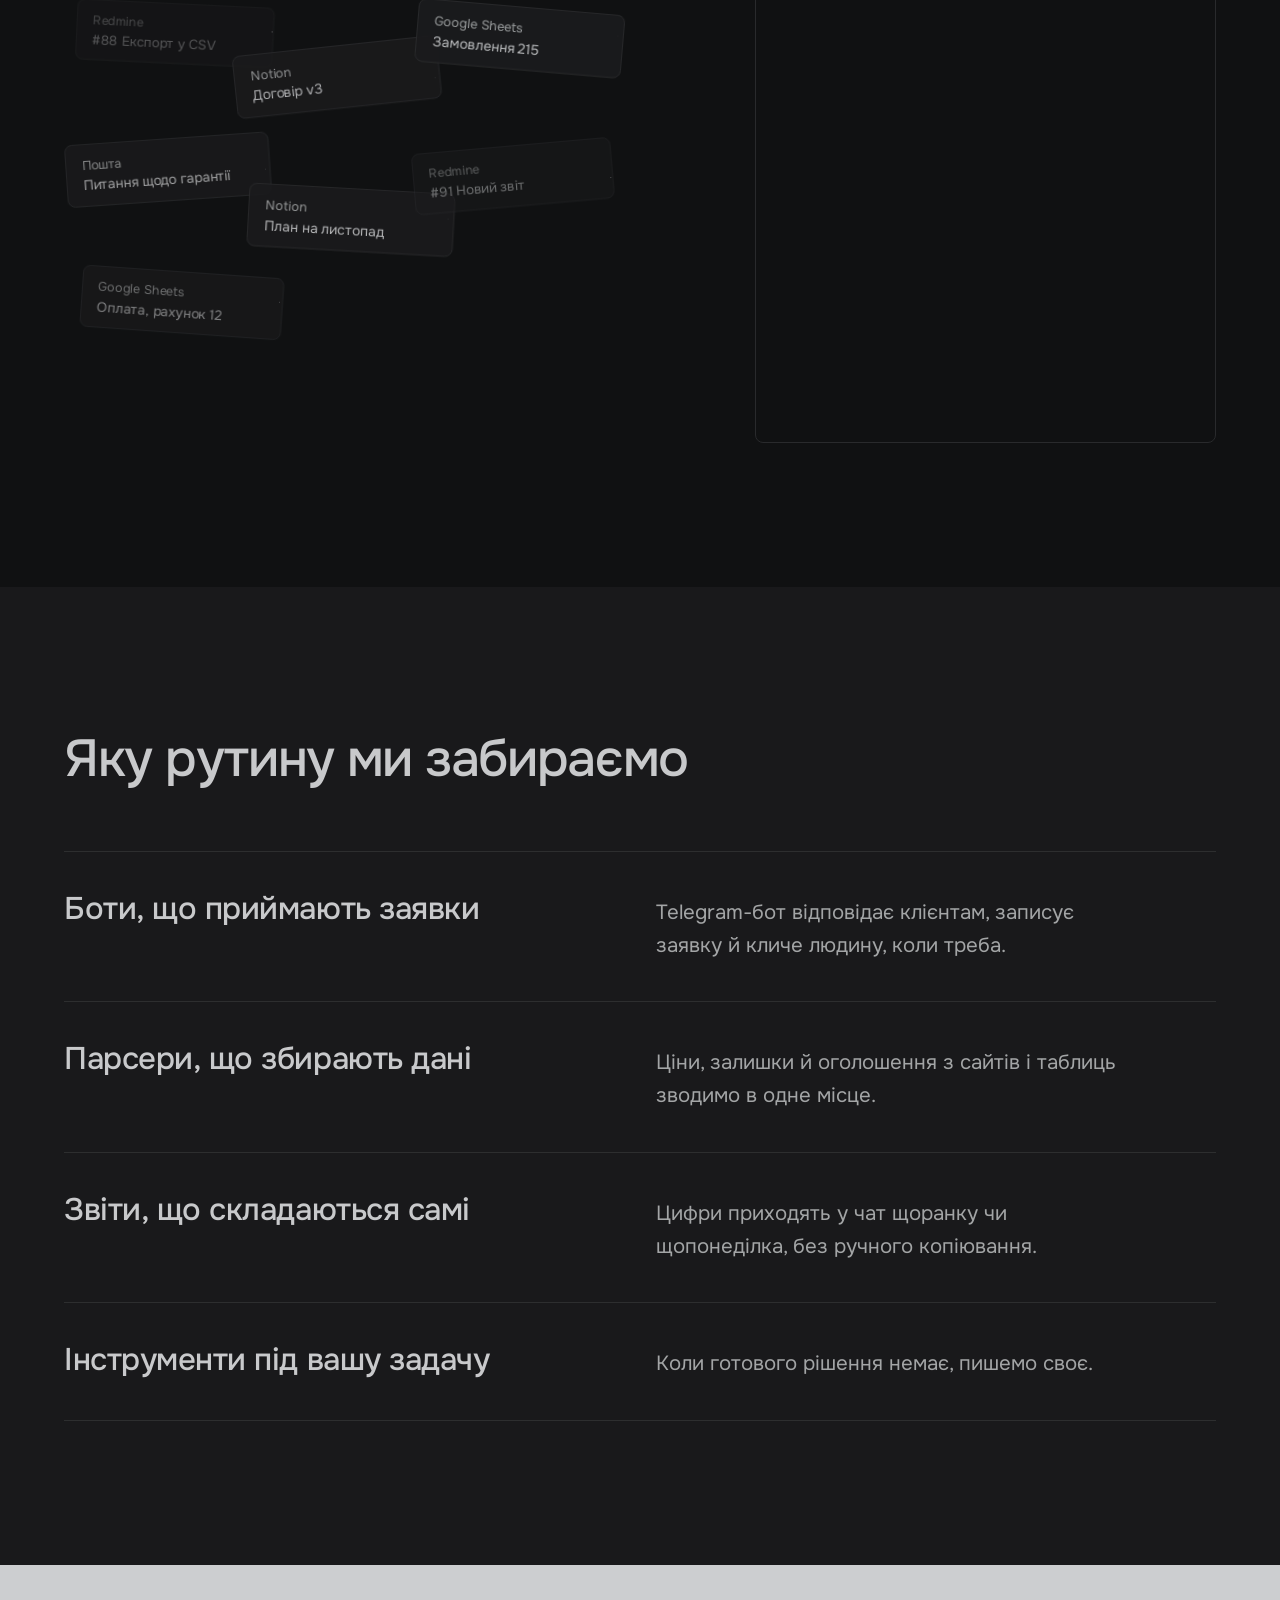
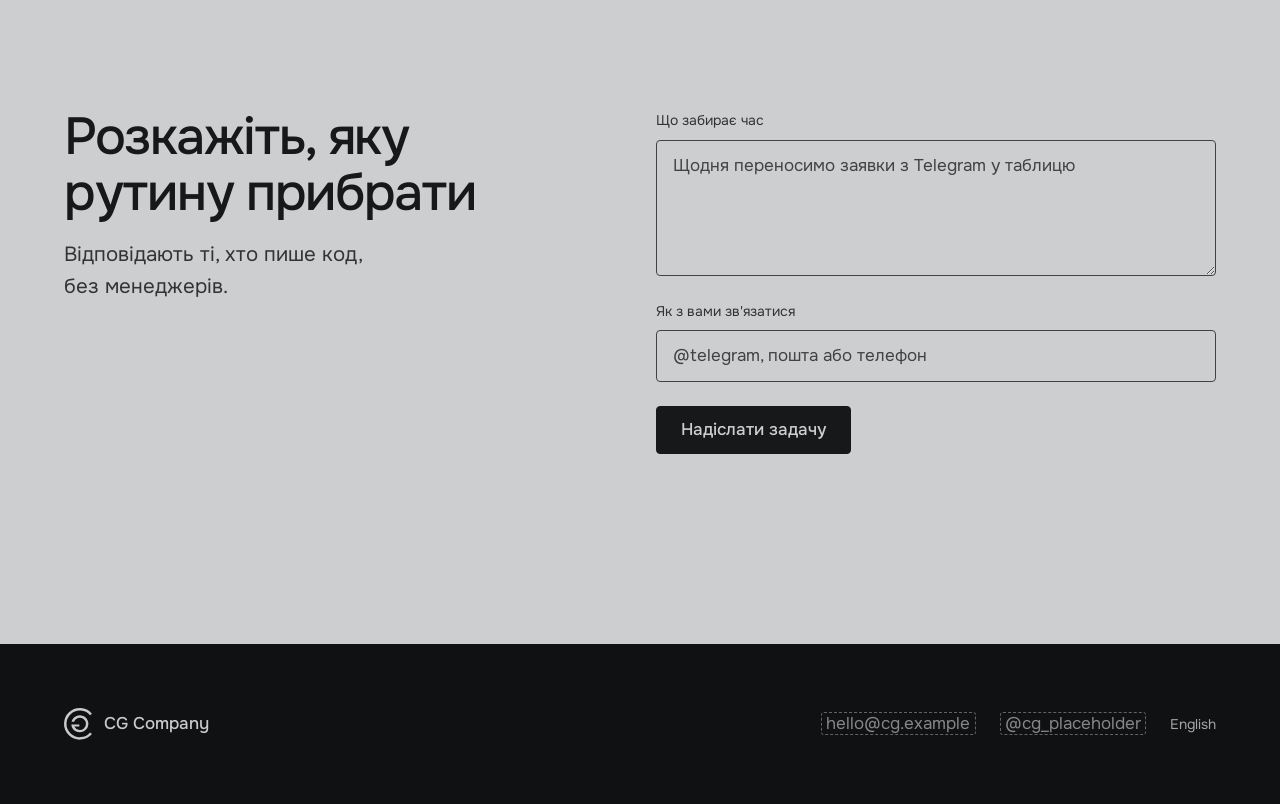
==== commit 34591355: "Fit the demo on one phone screen, drop pause and sample note On phones each scene is now ~530px inst" ====
--- a/index.html
+++ b/index.html
@@ -57,9 +57,9 @@
 
       <div class="scenes">
         <div class="scenes__tabs" role="tablist" aria-label="Приклади автоматизацій">
-          <button type="button" role="tab" id="tab-digest" aria-controls="scene-digest" aria-selected="true">Дайджест у Telegram<span class="tab__bar" aria-hidden="true"></span></button>
-          <button type="button" role="tab" id="tab-leads" aria-controls="scene-leads" aria-selected="false" tabindex="-1">Заявки в одну CRM<span class="tab__bar" aria-hidden="true"></span></button>
-          <button type="button" role="tab" id="tab-prices" aria-controls="scene-prices" aria-selected="false" tabindex="-1">Ціни конкурентів<span class="tab__bar" aria-hidden="true"></span></button>
+          <button type="button" role="tab" id="tab-digest" aria-controls="scene-digest" aria-selected="true"><span class="tab__full">Дайджест у Telegram</span><span class="tab__short">Дайджест</span><span class="tab__bar" aria-hidden="true"></span></button>
+          <button type="button" role="tab" id="tab-leads" aria-controls="scene-leads" aria-selected="false" tabindex="-1"><span class="tab__full">Заявки в одну CRM</span><span class="tab__short">Заявки</span><span class="tab__bar" aria-hidden="true"></span></button>
+          <button type="button" role="tab" id="tab-prices" aria-controls="scene-prices" aria-selected="false" tabindex="-1"><span class="tab__full">Ціни конкурентів</span><span class="tab__short">Ціни</span><span class="tab__bar" aria-hidden="true"></span></button>
         </div>
         <div class="flow flow--tree" id="scene-digest" role="tabpanel" aria-labelledby="tab-digest" data-kind="tree">
           <ul class="chaos" aria-hidden="true">
@@ -166,10 +166,6 @@
         </div>
       </div>
 
-      <div class="demo__foot">
-        <p class="demo__note">Дані в прикладах вигадані.</p>
-        <button class="btn btn--quiet demo__toggle" type="button" data-loop-toggle data-pause="Пауза" data-play="Продовжити" aria-pressed="false">Пауза</button>
-      </div>
     </div>
   </section>
 
--- a/styles.css
+++ b/styles.css
@@ -5,6 +5,7 @@
 /* Hallmark · hero-review: fix · 5 findings · 3 resolved 1 partial (the mouth stays desktop-only) 1 answered (headline chosen by the user) */
 /* Hallmark · finish-review: subagent · 6 findings + 2 copy · 7 resolved 1 partial (the light contact band kept: the user approved it in the brief; fields now on the band paper) · gap: none */
 /* Hallmark · waive 23 · the page has no hue at all; the measured accent is the ink of the CG logo, the hero picture itself · in a monochrome brand the mark is the only image, and painting it grey would hide the logo */
+/* Hallmark · dismissed 49 · each scene tab holds a full and a short label, only one shown per width, and .scenes__tabs [role="tab"] already sets white-space: nowrap */
 @import url("./tokens.css");
 @import url("./base.css");
 
@@ -158,9 +159,6 @@
 .dots__verdict { font-size: var(--text-lead); color: var(--color-ink); }
 .fly { position: absolute; left: 0; top: 0; z-index: var(--z-dropdown); padding: 0 var(--space-2xs); border-radius: 2px; background: var(--color-ink); color: var(--color-paper); font-family: var(--font-outlier); font-size: var(--text-sm); white-space: nowrap; pointer-events: none; }
 
-.demo__foot { grid-column: 1 / -1; display: flex; flex-wrap: wrap; align-items: center; justify-content: space-between; gap: var(--space-md); }
-.demo__note { font-size: var(--text-sm); color: var(--color-muted); }
-html:not(.js) .demo__toggle, .demo.is-static .demo__toggle { display: none; }
 
 /* scene tabs; the thin bar under the active one counts down to the next scene */
 .scenes { grid-column: 1 / -1; display: grid; gap: var(--space-xl); }
@@ -172,6 +170,7 @@
 .scenes__tabs [role="tab"]:focus-visible { outline: 2px solid var(--color-focus); outline-offset: 2px; }
 .scenes__tabs [role="tab"][aria-selected="true"] { background: var(--color-paper-3); color: var(--color-ink); }
 .scenes__tabs [role="tab"]:disabled { opacity: 0.55; cursor: not-allowed; }
+.tab__short { display: none; }
 .tab__bar { position: absolute; left: 0; right: 0; bottom: 0; height: 2px; background: var(--color-ink); transform: scaleX(0); transform-origin: left; }
 
 /* what CG takes off your hands: a ledger on a raised graphite well */
@@ -218,21 +217,46 @@
   .mark--hero { grid-column: 1; grid-row: 1; }
   .hero__text { grid-column: 1; grid-row: 2; margin-left: 0; }
   .demo .section-head, .contact .section-head, .brief { grid-column: 1 / -1; }
-  /* narrow screens: the incoming layer lies over the result and sorts into it in place */
-  .flow { min-height: 0; row-gap: var(--space-xl); align-items: start; }
-  .flow--tree { --chip-w: 12rem; }
+  /* narrow screens: each scene fits about one phone screen; the incoming layer lies over the
+     result and sorts into it in place, and every scene keeps one height so switching never jumps */
+  .demo__grid { row-gap: var(--space-xl); }
+  .scenes { gap: var(--space-md); }
+  .scenes__tabs { flex-wrap: nowrap; }
+  .tab__full { display: none; }
+  .tab__short { display: inline; }
+  .flow { min-height: 33rem; row-gap: var(--space-md); align-items: start; align-content: start; }
+  .flow--tree { --chip-w: 11rem; --chip-h: 3.5rem; }
   .chaos, .post, .stream, .board, .scan, .dots { grid-column: 1 / -1; }
   .chaos, .post { grid-row: 1; }
   .chaos { z-index: 2; height: auto; align-self: stretch; }
-  .post { z-index: 1; }
+  .chip__body { padding: var(--space-xs) var(--space-sm); }
+  .post { z-index: 1; gap: var(--space-sm); padding: var(--space-md); }
+  .post__head { padding-bottom: var(--space-sm); }
+  .post__avatar { width: 32px; height: 32px; }
+  .post__sent { padding-top: var(--space-sm); font-size: var(--text-xs); }
+  .tree { grid-template-columns: repeat(2, minmax(0, 1fr)); gap: var(--space-sm) var(--space-md); }
+  .tree__branch > ul { padding-left: var(--space-md); }
+  .tree__leaf { font-size: var(--text-xs); }
+  .tree__leaf::before { left: calc(-1 * var(--space-sm)); width: var(--space-xs); }
   .stream { grid-row: 1; z-index: 2; border: 0; padding: 0; align-self: start; }
   .stream .zone-label, .stream__count { display: none; }
-  .board { grid-row: 1; grid-template-columns: minmax(0, 1fr); }
-  .board ul { min-height: 0; }
-  /* room under the board for the columns that slide down while "new" holds six */
-  .flow--board { padding-bottom: calc(4 * (4.25rem + var(--space-xs))); }
-  .scan { grid-row: 1; }
-  .dots { grid-row: 2; }
+  .board { grid-row: 1; gap: var(--space-xs); }
+  .board__col { gap: var(--space-xs); padding: var(--space-xs); }
+  .board__head { font-size: var(--text-xs); }
+  .board ul { min-height: calc(2 * 4.25rem + var(--space-xs)); }
+  .card { height: 4.25rem; padding: var(--space-xs); font-size: var(--text-xs); line-height: 1.3; gap: 0; }
+  .card__src { white-space: nowrap; overflow: hidden; text-overflow: ellipsis; }
+  .card__txt { white-space: normal; display: -webkit-box; -webkit-line-clamp: 2; -webkit-box-orient: vertical; padding-right: 0; }
+  .card .check { width: 12px; height: 12px; right: var(--space-2xs); top: var(--space-2xs); }
+  .scan, .dots { grid-row: auto; }
+  .scan { gap: var(--space-xs); padding: var(--space-sm); }
+  .scan__rows { gap: var(--space-3xs); }
+  .scan__row { gap: 0; padding: var(--space-2xs) var(--space-xs); }
+  .scan__shop, .scan__raw { font-size: var(--text-xs); }
+  .dots { gap: var(--space-sm); }
+  .dots__plot { gap: 0; padding-top: var(--space-lg); }
+  .dots__track { height: 1.75rem; }
+  .dots__verdict { font-size: var(--text-md); }
   .work__row dt, .work__row dd { grid-column: 1 / -1; }
 }
 @media (max-width: 40rem) {
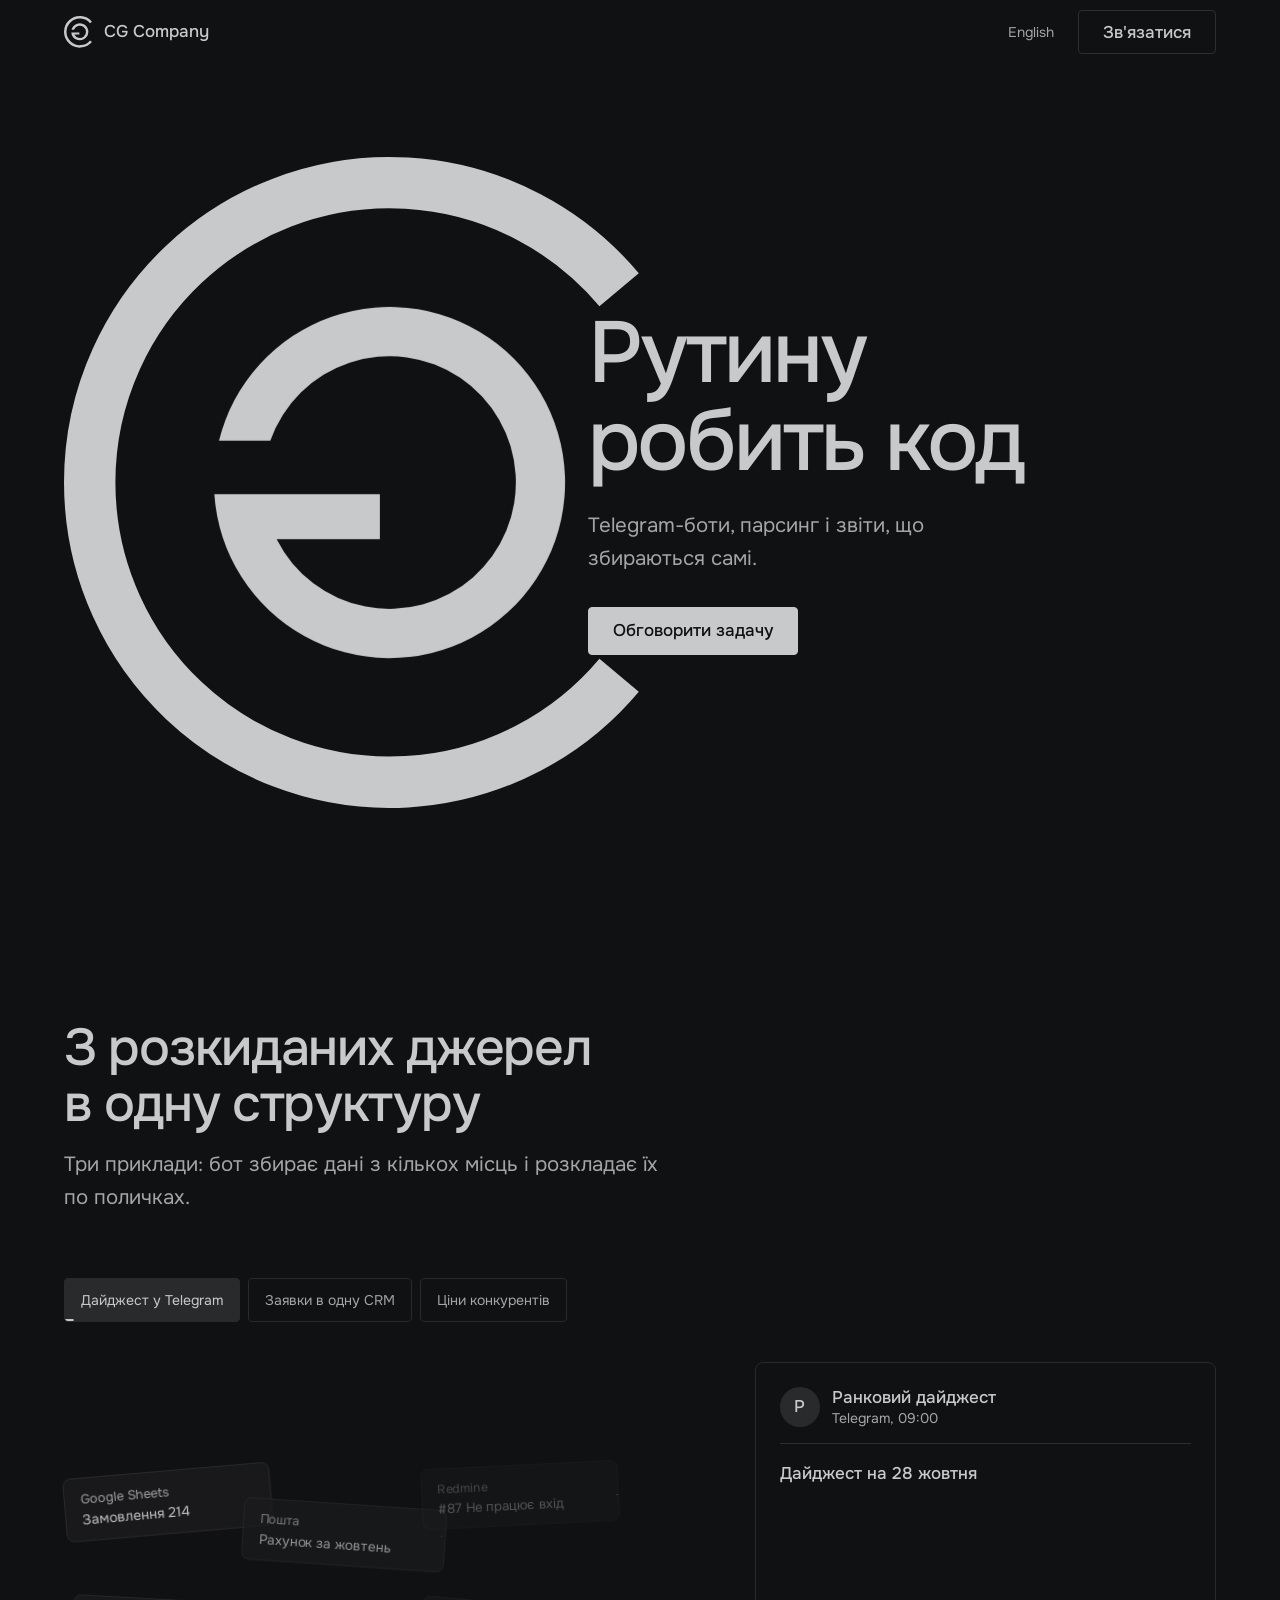
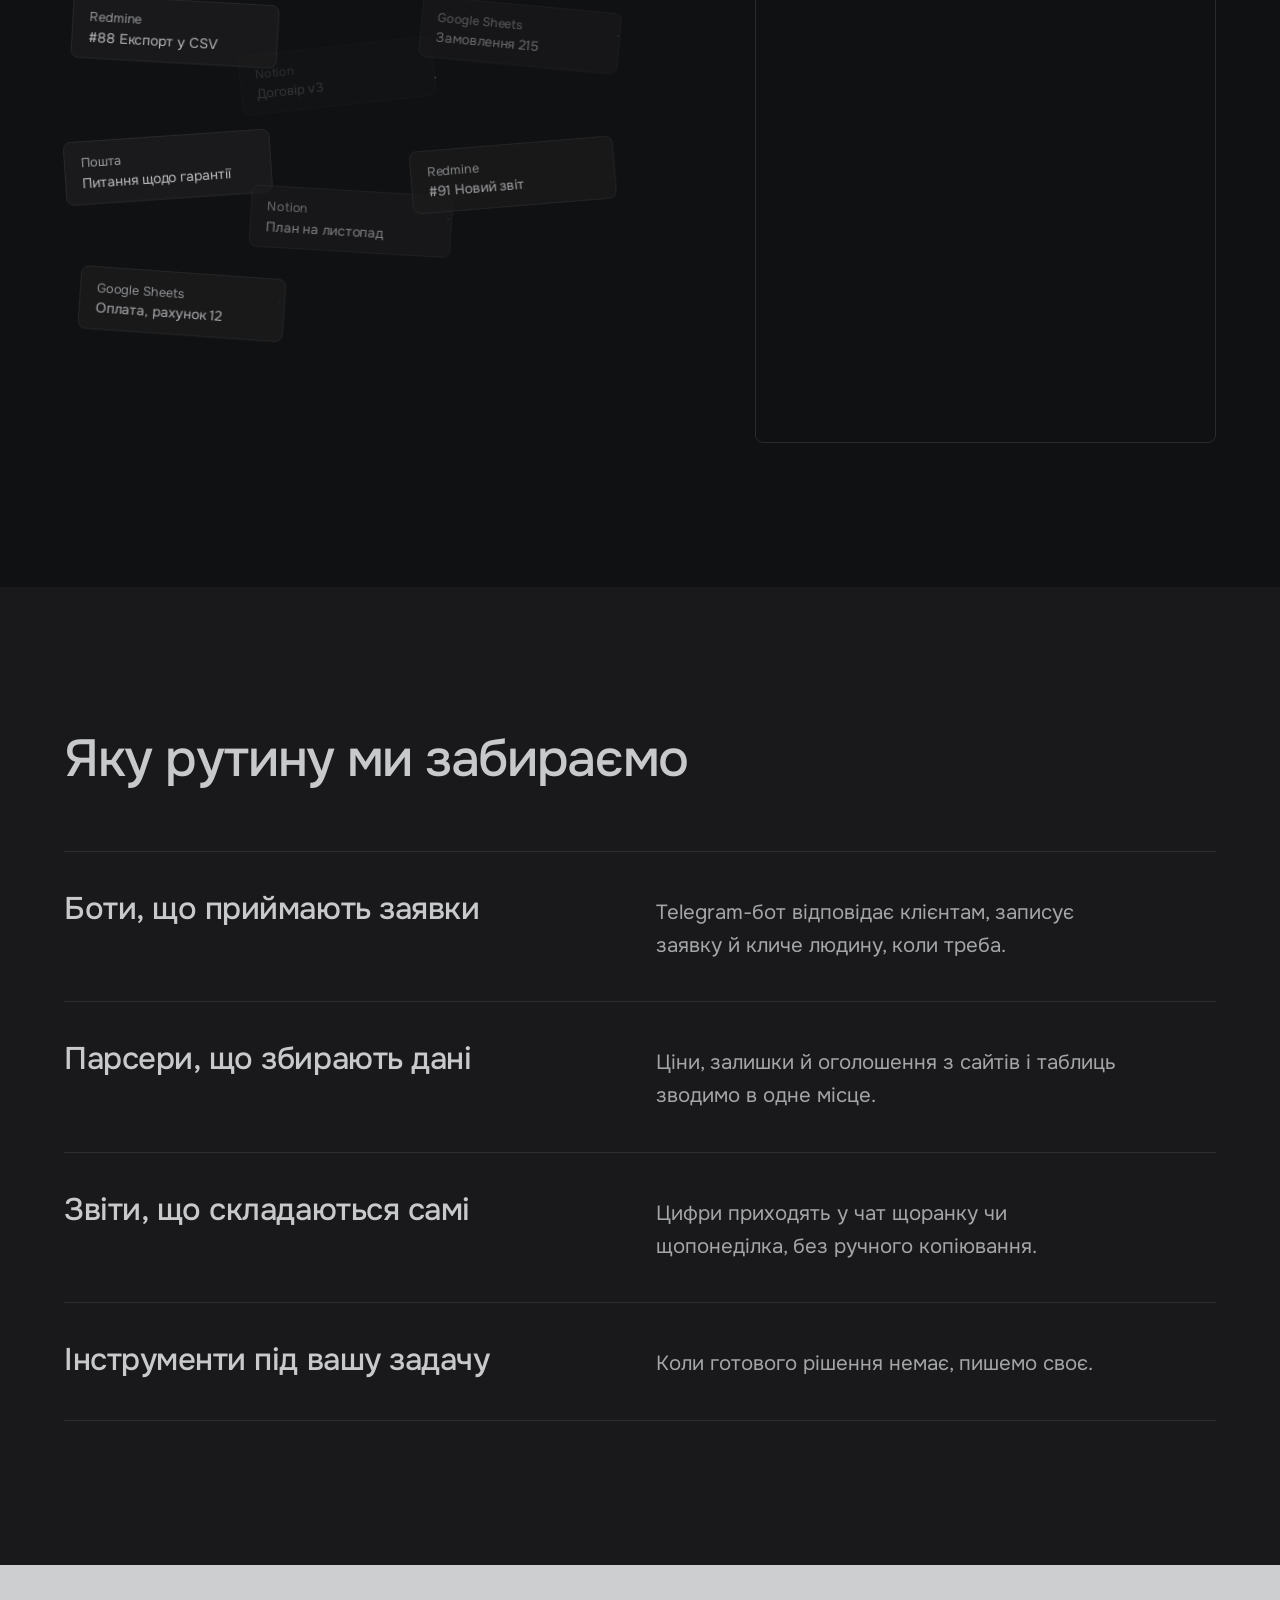
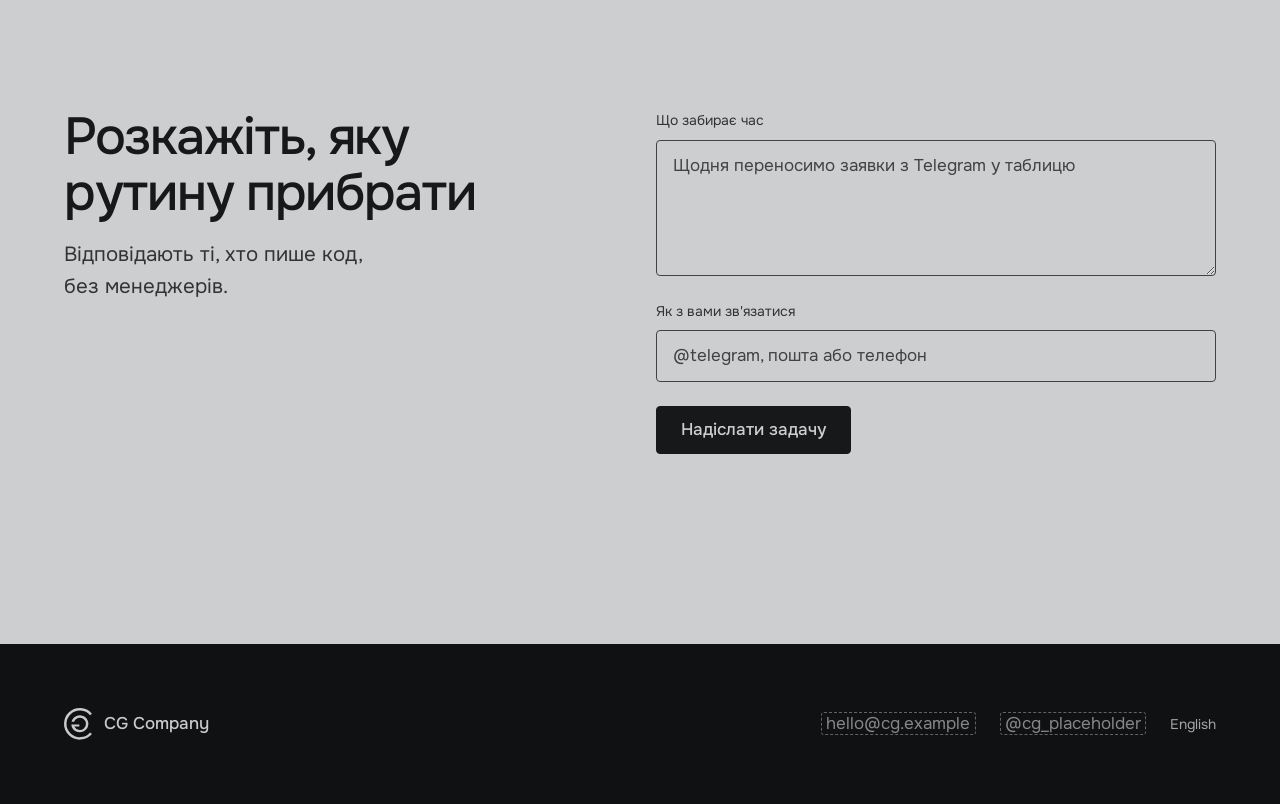
==== commit 474abd07: "Show the four request channels in the phone CRM scene On phones there is no room for the inbox queue" ====
--- a/index.html
+++ b/index.html
@@ -114,27 +114,28 @@
         </div>
         <div class="flow flow--board" id="scene-leads" role="tabpanel" aria-labelledby="tab-leads" data-kind="board">
           <div class="stream" aria-hidden="true"><p class="zone-label">Вхідні з 4 каналів</p><p class="stream__count"><span class="num" data-inbox>0</span> необроблених</p></div>
+          <div class="sources" aria-hidden="true"><span class="source" data-src="tg"><span class="source__name">Telegram</span> <span class="num" data-src-count>0</span></span><span class="source" data-src="ig"><span class="source__name">Instagram</span> <span class="num" data-src-count>0</span></span><span class="source" data-src="form"><span class="source__name">Сайт</span> <span class="num" data-src-count>0</span></span><span class="source" data-src="call"><span class="source__name">Дзвінки</span> <span class="num" data-src-count>0</span></span></div>
           <div class="board">
             <p class="board__title">CRM, заявки за вівторок</p>
             <div class="board__col" data-col="new">
               <p class="board__head">Нові <span class="num" data-count>2</span></p>
               <ul>
-                <li class="card" data-k="1" data-col="new"><span class="card__src">Instagram</span> <span class="card__txt">@kvitka: є розмір M?</span></li>
-                <li class="card" data-k="4" data-col="new"><span class="card__src">Telegram</span> <span class="card__txt">Ігор: скільки доставка?</span></li>
+                <li class="card" data-k="1" data-col="new" data-src="ig"><span class="card__src">Instagram</span> <span class="card__txt">@kvitka: є розмір M?</span></li>
+                <li class="card" data-k="4" data-col="new" data-src="tg"><span class="card__src">Telegram</span> <span class="card__txt">Ігор: скільки доставка?</span></li>
               </ul>
             </div>
             <div class="board__col" data-col="work">
               <p class="board__head">В роботі <span class="num" data-count>2</span></p>
               <ul>
-                <li class="card" data-k="2" data-col="work"><span class="card__src">Форма на сайті</span> <span class="card__txt">Анна: рахунок для ТОВ</span></li>
-                <li class="card" data-k="3" data-col="work"><span class="card__src">Дзвінок</span> <span class="card__txt">Марко: ціна за 2 шт</span></li>
+                <li class="card" data-k="2" data-col="work" data-src="form"><span class="card__src">Форма на сайті</span> <span class="card__txt">Анна: рахунок для ТОВ</span></li>
+                <li class="card" data-k="3" data-col="work" data-src="call"><span class="card__src">Дзвінок</span> <span class="card__txt">Марко: ціна за 2 шт</span></li>
               </ul>
             </div>
             <div class="board__col" data-col="done">
               <p class="board__head">Готово <span class="num" data-count>2</span></p>
               <ul>
-                <li class="card" data-k="0" data-col="done"><span class="card__src">Telegram</span> <span class="card__txt">Олена: запис на четвер</span><svg class="check" viewBox="0 0 16 16" aria-hidden="true"><path d="M3 8.5l3 3 7-7" fill="none" stroke="currentColor" stroke-width="1.6" stroke-linecap="round" stroke-linejoin="round"/></svg></li>
-                <li class="card" data-k="5" data-col="done"><span class="card__src">Дзвінок</span> <span class="card__txt">Світлана: гарантія</span><svg class="check" viewBox="0 0 16 16" aria-hidden="true"><path d="M3 8.5l3 3 7-7" fill="none" stroke="currentColor" stroke-width="1.6" stroke-linecap="round" stroke-linejoin="round"/></svg></li>
+                <li class="card" data-k="0" data-col="done" data-src="tg"><span class="card__src">Telegram</span> <span class="card__txt">Олена: запис на четвер</span><svg class="check" viewBox="0 0 16 16" aria-hidden="true"><path d="M3 8.5l3 3 7-7" fill="none" stroke="currentColor" stroke-width="1.6" stroke-linecap="round" stroke-linejoin="round"/></svg></li>
+                <li class="card" data-k="5" data-col="done" data-src="call"><span class="card__src">Дзвінок</span> <span class="card__txt">Світлана: гарантія</span><svg class="check" viewBox="0 0 16 16" aria-hidden="true"><path d="M3 8.5l3 3 7-7" fill="none" stroke="currentColor" stroke-width="1.6" stroke-linecap="round" stroke-linejoin="round"/></svg></li>
               </ul>
             </div>
           </div>
--- a/styles.css
+++ b/styles.css
@@ -113,6 +113,12 @@
 .stream { grid-template-rows: auto 1fr auto; }
 .stream__count { align-self: end; display: flex; align-items: baseline; gap: var(--space-xs); font-size: var(--text-sm); color: var(--color-ink-2); }
 .stream__count .num { font-family: var(--font-outlier); font-size: var(--text-section); line-height: 1; color: var(--color-ink); font-variant-numeric: tabular-nums; }
+/* phones only: the four channels a request can come from, each counting what it sent */
+.sources { display: none; }
+.source { flex: 1 1 auto; min-width: 0; display: flex; justify-content: space-between; align-items: baseline; gap: var(--space-2xs); padding: var(--space-xs) var(--space-2xs); border: 1px solid var(--color-paper-3); border-radius: var(--radius-input); font-size: var(--text-xs); color: var(--color-ink-2); transition: background-color var(--dur-short) var(--ease-out), color var(--dur-short) var(--ease-out); }
+.source__name { overflow: hidden; text-overflow: ellipsis; white-space: nowrap; }
+.source .num { font-family: var(--font-outlier); color: var(--color-ink); }
+.source.is-lit { background: var(--color-paper-3); color: var(--color-ink); }
 .board { grid-column: 5 / -1; grid-row: 1; display: grid; grid-template-columns: repeat(3, minmax(0, 1fr)); gap: var(--space-md); align-self: start; }
 html:not(.js) .board, .flow.is-static .board { grid-column: 1 / -1; }
 .board__title { grid-column: 1 / -1; font-weight: 500; }
@@ -224,7 +230,7 @@
   .scenes__tabs { flex-wrap: nowrap; }
   .tab__full { display: none; }
   .tab__short { display: inline; }
-  .flow { min-height: 33rem; row-gap: var(--space-md); align-items: start; align-content: start; }
+  .flow { min-height: 35rem; row-gap: var(--space-md); align-items: start; align-content: start; }
   .flow--tree { --chip-w: 11rem; --chip-h: 3.5rem; }
   .chaos, .post, .stream, .board, .scan, .dots { grid-column: 1 / -1; }
   .chaos, .post { grid-row: 1; }
@@ -238,9 +244,11 @@
   .tree__branch > ul { padding-left: var(--space-md); }
   .tree__leaf { font-size: var(--text-xs); }
   .tree__leaf::before { left: calc(-1 * var(--space-sm)); width: var(--space-xs); }
-  .stream { grid-row: 1; z-index: 2; border: 0; padding: 0; align-self: start; }
-  .stream .zone-label, .stream__count { display: none; }
-  .board { grid-row: 1; gap: var(--space-xs); }
+  .stream { display: none; }
+  .sources { grid-column: 1 / -1; grid-row: 1; display: flex; gap: var(--space-2xs); }
+  .flow.is-static .sources { display: none; }
+  .board { grid-row: 2; gap: var(--space-xs); }
+  .flow.is-static .board { grid-row: 1; }
   .board__col { gap: var(--space-xs); padding: var(--space-xs); }
   .board__head { font-size: var(--text-xs); }
   .board ul { min-height: calc(2 * 4.25rem + var(--space-xs)); }
